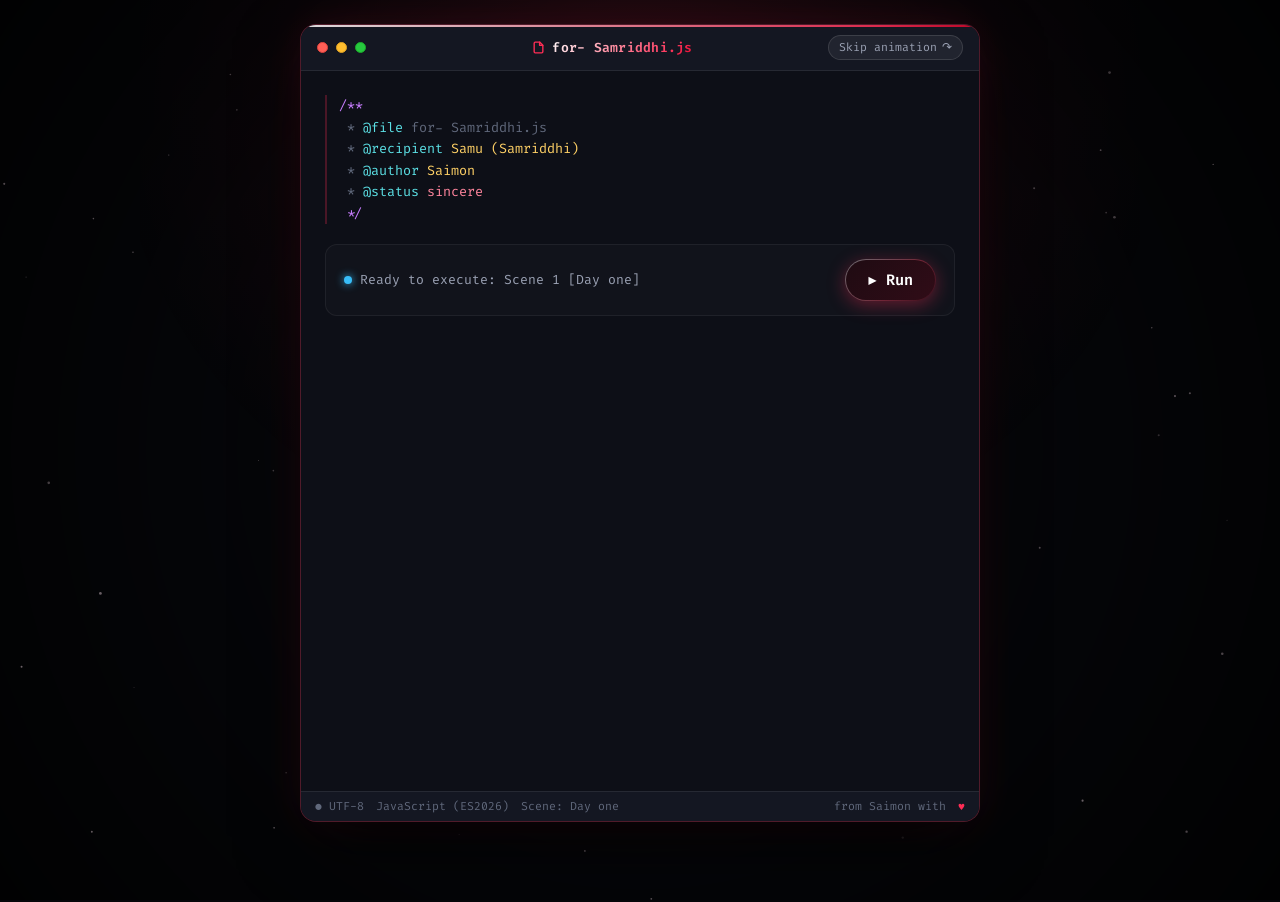
==== index.html @ 6ee7c0ca "Add romantic animated confession for-her.html" ====
<!DOCTYPE html>
<html lang="en">
<head>
  <meta charset="UTF-8">
  <meta name="viewport" content="width=device-width, initial-scale=1.0, maximum-scale=5.0, viewport-fit=cover">
  <title>for- Samriddhi.js</title>
  
  <!-- =========================================================================
       EDITABLE CONFIGURATION FOR SAIMON
       Change your details, contact links, or notes below. Placeholders stay intact!
       ========================================================================= -->
  <script>
    window.CONFIG = {
      // Titles and recipient details
      recipientNickname: "Samu",
      recipientFullName: "Samriddhi",
      windowTitle: "for- Samriddhi.js",
      senderSignature: "Saimon (your twin )",

      // Optional direct contact links (leave empty "" for simple clipboard copy)
      // Example WhatsApp: "97798XXXXXXXX"
      // Example SMS / Phone: "+97798XXXXXXXX"
      // Example Email: "saimon@example.com"
      whatsappNumber: "", 
      smsNumber: "",
      emailAddress: "",

      // Customizable text placeholder for her reply box
      replyPlaceholder: "Take all the time you need, Samu... reply in your own words.",

      // Typing animation speed (milliseconds per character)
      typingSpeedMs: 40,

      // Initial comment in Scene 1
      initialComment: "// I’ve wanted to tell you this since day one.",

      // Special confession banner text
      confessionLine: "“I wanna be your man”"
    };
  </script>

  <!-- Google Fonts with clean system fallbacks -->
  <link rel="preconnect" href="https://fonts.googleapis.com">
  <link rel="preconnect" href="https://fonts.gstatic.com" crossorigin>
  <link href="https://fonts.googleapis.com/css2?family=Fira+Code:wght@400;500;600&family=Plus+Jakarta+Sans:ital,wght@0,300;0,400;0,500;0,600;0,700;1,400&family=Playfair+Display:ital,wght@0,600;1,400;1,600&display=swap" rel="stylesheet">

  <style>
    /* CSS Variables & Theme Setup */
    :root {
      --bg-black: #06070a;
      --window-bg: #0d0f17;
      --window-border: rgba(255, 60, 90, 0.28);
      --window-header-bg: #141722;
      --window-header-border: rgba(255, 255, 255, 0.08);

      --red-primary: #ff2d55;
      --red-bright: #ff3b68;
      --red-deep: #c40828;
      --red-soft: rgba(255, 45, 85, 0.16);
      --red-glow: rgba(255, 45, 85, 0.55);

      /* Red and White Accent Gradient */
      --gradient-accent: linear-gradient(135deg, #ffffff 0%, #ff8da1 45%, #ff2d55 85%, #d90429 100%);
      --gradient-border: linear-gradient(135deg, rgba(255, 255, 255, 0.5) 0%, rgba(255, 60, 90, 0.5) 60%, rgba(180, 0, 30, 0.3) 100%);

      --text-main: #f3f5f9;
      --text-muted: #9aa1b3;
      --text-dim: #60687b;
      --text-code-cyan: #5ce1e6;
      --text-code-purple: #c77dff;
      --text-code-yellow: #ffd166;

      --font-mono: "Fira Code", SFMono-Regular, Menlo, Monaco, Consolas, "Courier New", monospace;
      --font-body: "Plus Jakarta Sans", -apple-system, BlinkMacSystemFont, "Segoe UI", Roboto, sans-serif;
      --font-serif: "Playfair Display", Georgia, "Times New Roman", serif;

      --shadow-window: 0 25px 70px -10px rgba(0, 0, 0, 0.9), 0 0 45px -10px rgba(255, 45, 85, 0.22);
      --ease-smooth: cubic-bezier(0.16, 1, 0.3, 1);
    }

    *, *::before, *::after {
      box-sizing: border-box;
      margin: 0;
      padding: 0;
      -webkit-tap-highlight-color: transparent;
    }

    html, body {
      width: 100%;
      min-height: 100%;
      background-color: var(--bg-black);
      color: var(--text-main);
      font-family: var(--font-body);
      font-size: 16px;
      line-height: 1.65;
      overflow-x: hidden;
    }

    body {
      display: flex;
      flex-direction: column;
      align-items: center;
      justify-content: flex-start;
      padding: 24px 16px 80px;
      position: relative;
    }

    /* Ambient Background Effects */
    .ambient-glow {
      position: fixed;
      top: 0;
      left: 50%;
      transform: translateX(-50%);
      width: 1000px;
      max-width: 140vw;
      height: 550px;
      background: radial-gradient(ellipse at 50% 20%, rgba(255, 45, 85, 0.16) 0%, rgba(255, 45, 85, 0.04) 50%, transparent 75%);
      pointer-events: none;
      z-index: 0;
    }

    .ambient-vignette {
      position: fixed;
      inset: 0;
      background: radial-gradient(circle at center, transparent 40%, rgba(0, 0, 0, 0.75) 100%);
      pointer-events: none;
      z-index: 0;
    }

    #bg-stars {
      position: fixed;
      inset: 0;
      width: 100%;
      height: 100%;
      pointer-events: none;
      z-index: 0;
      opacity: 0.6;
    }

    .app-container {
      position: relative;
      z-index: 1;
      width: 100%;
      max-width: 680px;
      margin: 0 auto;
    }

    /* Window / Editor Container */
    .ide-window {
      background: var(--window-bg);
      border-radius: 16px;
      border: 1px solid var(--window-border);
      box-shadow: var(--shadow-window);
      backdrop-filter: blur(16px);
      -webkit-backdrop-filter: blur(16px);
      overflow: hidden;
      position: relative;
    }

    .ide-window::before {
      content: "";
      position: absolute;
      top: 0;
      left: 0;
      right: 0;
      height: 2px;
      background: var(--gradient-accent);
      opacity: 0.85;
      z-index: 10;
    }

    /* Window Header / Title Bar */
    .window-header {
      background: var(--window-header-bg);
      border-bottom: 1px solid var(--window-header-border);
      height: 46px;
      display: flex;
      align-items: center;
      justify-content: space-between;
      padding: 0 16px;
      user-select: none;
    }

    .window-controls {
      display: flex;
      align-items: center;
      gap: 8px;
      width: 80px;
    }

    .mac-dot {
      width: 11px;
      height: 11px;
      border-radius: 50%;
      display: inline-block;
    }
    .mac-dot.close { background-color: #ff5f56; border: 1px solid #e0443e; }
    .mac-dot.min   { background-color: #ffbd2e; border: 1px solid #dea123; }
    .mac-dot.max   { background-color: #27c93f; border: 1px solid #1aab29; }

    .window-title-wrap {
      display: flex;
      align-items: center;
      gap: 7px;
      font-family: var(--font-mono);
      font-size: 0.82rem;
      font-weight: 500;
      letter-spacing: 0.02em;
      white-space: nowrap;
      overflow: hidden;
      text-overflow: ellipsis;
    }

    .file-icon {
      color: var(--red-primary);
      font-size: 0.9rem;
      display: inline-flex;
      align-items: center;
    }

    .window-title {
      background: var(--gradient-accent);
      -webkit-background-clip: text;
      -webkit-text-fill-color: transparent;
      font-weight: 600;
    }

    .window-actions {
      display: flex;
      align-items: center;
      gap: 8px;
    }

    .btn-skip {
      background: rgba(255, 255, 255, 0.06);
      border: 1px solid rgba(255, 255, 255, 0.12);
      color: var(--text-muted);
      font-family: var(--font-mono);
      font-size: 0.72rem;
      padding: 4px 10px;
      border-radius: 20px;
      cursor: pointer;
      display: inline-flex;
      align-items: center;
      gap: 5px;
      transition: all 0.25s ease;
      outline: none;
    }

    .btn-skip:hover {
      background: rgba(255, 45, 85, 0.15);
      border-color: rgba(255, 45, 85, 0.4);
      color: #ffffff;
      box-shadow: 0 0 12px rgba(255, 45, 85, 0.3);
    }

    .window-body {
      padding: 24px 24px 32px;
      position: relative;
    }

    @media (max-width: 500px) {
      .window-body {
        padding: 18px 16px 26px;
      }
    }

    /* Code Header Comments */
    .code-comment-block {
      font-family: var(--font-mono);
      font-size: 0.84rem;
      color: var(--text-dim);
      margin-bottom: 20px;
      line-height: 1.6;
      border-left: 2px solid rgba(255, 45, 85, 0.25);
      padding-left: 12px;
    }

    .code-comment-block .keyword { color: var(--text-code-purple); }
    .code-comment-block .param { color: var(--text-code-cyan); }
    .code-comment-block .val { color: var(--text-code-yellow); }

    /* Scene 1: Initial Run Bar */
    .run-bar-container {
      display: flex;
      align-items: center;
      justify-content: space-between;
      gap: 16px;
      padding: 14px 18px;
      background: rgba(255, 255, 255, 0.02);
      border: 1px solid rgba(255, 255, 255, 0.06);
      border-radius: 12px;
      margin-bottom: 24px;
      transition: all 0.4s ease;
    }

    .run-bar-info {
      font-family: var(--font-mono);
      font-size: 0.82rem;
      color: var(--text-muted);
      display: flex;
      align-items: center;
      gap: 8px;
    }

    .status-indicator {
      width: 8px;
      height: 8px;
      border-radius: 50%;
      background: #38bdf8;
      box-shadow: 0 0 8px #38bdf8;
    }

    .btn-run {
      position: relative;
      background: linear-gradient(135deg, #1f0b12 0%, #300c17 100%);
      color: #ffffff;
      font-family: var(--font-mono);
      font-size: 0.95rem;
      font-weight: 600;
      padding: 10px 22px;
      border-radius: 30px;
      border: 1px solid transparent;
      background-clip: padding-box;
      cursor: pointer;
      display: inline-flex;
      align-items: center;
      gap: 9px;
      box-shadow: 0 4px 18px rgba(255, 45, 85, 0.35);
      transition: all 0.3s ease;
      outline: none;
    }

    .btn-run::after {
      content: "";
      position: absolute;
      inset: -1px;
      border-radius: 30px;
      background: var(--gradient-border);
      z-index: -1;
      opacity: 0.8;
      transition: opacity 0.3s ease;
    }

    .btn-run:hover {
      transform: translateY(-2px) scale(1.02);
      box-shadow: 0 6px 24px rgba(255, 45, 85, 0.5), 0 0 15px rgba(255, 255, 255, 0.4);
    }

    .btn-run:active {
      transform: translateY(1px) scale(0.98);
    }

    .typing-terminal-line {
      min-height: 38px;
      display: flex;
      align-items: center;
      font-family: var(--font-mono);
      font-size: 0.95rem;
      margin-bottom: 20px;
      padding: 8px 14px;
      background: rgba(0, 0, 0, 0.35);
      border-radius: 8px;
      border: 1px dashed rgba(255, 255, 255, 0.08);
      color: #ff859d;
      word-break: break-word;
    }

    .prompt-symbol {
      color: var(--red-primary);
      margin-right: 10px;
      user-select: none;
      font-weight: 700;
    }

    .typed-text {
      color: #ff9fb2;
      font-weight: 500;
    }

    .blinking-cursor {
      display: inline-block;
      width: 8px;
      height: 1.15em;
      background: #ffffff;
      margin-left: 3px;
      vertical-align: middle;
      border-radius: 1px;
      box-shadow: 0 0 8px #ffffff, 0 0 14px var(--red-primary);
      animation: blink 0.9s infinite step-start;
    }

    @keyframes blink {
      0%, 100% { opacity: 1; }
      50% { opacity: 0; }
    }

    /* Canvas Stage Area */
    .canvas-stage-wrapper {
      position: relative;
      width: 100%;
      display: flex;
      flex-direction: column;
      align-items: center;
      justify-content: center;
      margin: 6px 0 24px;
      min-height: 300px;
    }

    #heart-canvas {
      display: block;
      max-width: 100%;
      height: auto;
      border-radius: 12px;
    }

    .canvas-ambient-halo {
      position: absolute;
      top: 50%;
      left: 50%;
      transform: translate(-50%, -50%);
      width: 280px;
      height: 280px;
      background: radial-gradient(circle, rgba(255, 30, 70, 0.22) 0%, rgba(255, 30, 70, 0.06) 50%, transparent 70%);
      border-radius: 50%;
      pointer-events: none;
      z-index: 0;
      opacity: 0;
      transition: opacity 1.2s ease, transform 0.4s ease;
    }
    .canvas-ambient-halo.active {
      opacity: 1;
    }

    /* Confession Line Highlight */
    .confession-highlight-wrapper {
      margin-top: 4px;
      margin-bottom: 24px;
      text-align: center;
      opacity: 0;
      transform: translateY(14px) scale(0.96);
      transition: opacity 1s var(--ease-smooth), transform 1s var(--ease-smooth);
      pointer-events: none;
    }

    .confession-highlight-wrapper.visible {
      opacity: 1;
      transform: translateY(0) scale(1);
      pointer-events: auto;
    }

    .confession-highlight-text {
      font-family: var(--font-serif);
      font-size: 1.85rem;
      font-style: italic;
      font-weight: 600;
      letter-spacing: 0.02em;
      line-height: 1.3;
      background: var(--gradient-accent);
      -webkit-background-clip: text;
      -webkit-text-fill-color: transparent;
      text-shadow: 0 0 25px rgba(255, 45, 85, 0.45);
      position: relative;
      display: inline-block;
      padding: 4px 16px;
    }

    @media (max-width: 480px) {
      .confession-highlight-text {
        font-size: 1.45rem;
      }
    }

    .confession-highlight-sub {
      font-family: var(--font-mono);
      font-size: 0.76rem;
      color: var(--text-dim);
      letter-spacing: 0.08em;
      text-transform: uppercase;
      margin-top: 4px;
    }

    /* Letter Document Section */
    .letter-container {
      display: flex;
      flex-direction: column;
      gap: 18px;
      position: relative;
    }

    .letter-paragraph {
      opacity: 0;
      transform: translateY(16px);
      transition: opacity 0.8s ease, transform 0.8s var(--ease-smooth);
      display: none;
      font-size: 1.05rem;
      line-height: 1.82;
      color: #e4e7ef;
      background: rgba(255, 255, 255, 0.018);
      border-left: 2px solid rgba(255, 255, 255, 0.12);
      padding: 16px 20px;
      border-radius: 0 10px 10px 0;
      position: relative;
    }

    .letter-paragraph.apology-accent {
      border-left-color: rgba(255, 75, 110, 0.8);
      background: linear-gradient(90deg, rgba(255, 45, 85, 0.06) 0%, rgba(255, 255, 255, 0.01) 100%);
    }

    .letter-paragraph.visible {
      opacity: 1;
      transform: translateY(0);
      display: block;
    }

    .greeting-text {
      font-family: var(--font-serif);
      font-size: 1.35rem;
      font-weight: 600;
      color: #ffffff;
      margin-bottom: 10px;
      display: block;
      letter-spacing: 0.01em;
    }

    .highlight-lead {
      color: #ffffff;
      font-weight: 500;
    }

    .signature-block {
      margin-top: 10px;
      padding-top: 14px;
      font-family: var(--font-serif);
      font-size: 1.25rem;
      font-style: italic;
      color: #ffffff;
      text-align: right;
    }

    .signature-badge {
      font-family: var(--font-mono);
      font-size: 0.8rem;
      font-style: normal;
      color: #ff758f;
      display: block;
      margin-top: 4px;
      letter-spacing: 0.04em;
    }

    /* Buttons */
    .action-button-row {
      display: flex;
      justify-content: center;
      margin: 12px 0 8px;
    }

    .btn-keep-reading {
      background: rgba(255, 255, 255, 0.05);
      border: 1px solid rgba(255, 255, 255, 0.16);
      color: #ffffff;
      font-family: var(--font-body);
      font-size: 0.92rem;
      font-weight: 500;
      padding: 10px 24px;
      border-radius: 25px;
      cursor: pointer;
      display: inline-flex;
      align-items: center;
      gap: 8px;
      transition: all 0.3s ease;
      outline: none;
      box-shadow: 0 4px 14px rgba(0, 0, 0, 0.4);
    }

    .btn-keep-reading:hover {
      background: rgba(255, 45, 85, 0.18);
      border-color: rgba(255, 75, 110, 0.55);
      color: #ffffff;
      transform: translateY(-2px);
      box-shadow: 0 6px 20px rgba(255, 45, 85, 0.35);
    }

    /* Final Response Box */
    .response-section {
      margin-top: 36px;
      padding: 22px;
      background: rgba(18, 21, 30, 0.85);
      border: 1px solid rgba(255, 60, 90, 0.2);
      border-radius: 14px;
      display: none;
      opacity: 0;
      transform: translateY(18px);
      transition: opacity 0.8s ease, transform 0.8s var(--ease-smooth);
    }

    .response-section.visible {
      display: block;
      opacity: 1;
      transform: translateY(0);
    }

    .response-header {
      display: flex;
      align-items: center;
      justify-content: space-between;
      margin-bottom: 12px;
    }

    .response-label {
      font-family: var(--font-mono);
      font-size: 0.82rem;
      color: #ff859d;
      display: flex;
      align-items: center;
      gap: 6px;
    }

    .response-hint {
      font-size: 0.78rem;
      color: var(--text-dim);
    }

    .reply-textarea {
      width: 100%;
      min-height: 100px;
      background: rgba(9, 11, 17, 0.9);
      border: 1px solid rgba(255, 255, 255, 0.1);
      border-radius: 8px;
      padding: 12px 14px;
      font-family: var(--font-body);
      font-size: 0.95rem;
      color: #ffffff;
      resize: vertical;
      line-height: 1.6;
      outline: none;
      transition: border-color 0.25s ease, box-shadow 0.25s ease;
    }

    .reply-textarea:focus {
      border-color: rgba(255, 45, 85, 0.6);
      box-shadow: 0 0 14px rgba(255, 45, 85, 0.25);
    }

    .reply-controls-row {
      display: flex;
      flex-wrap: wrap;
      align-items: center;
      justify-content: space-between;
      gap: 12px;
      margin-top: 14px;
    }

    .reply-buttons-group {
      display: flex;
      align-items: center;
      gap: 10px;
      flex-wrap: wrap;
    }

    .btn-action-primary {
      background: linear-gradient(135deg, #ff2d55 0%, #c40828 100%);
      color: #ffffff;
      font-family: var(--font-body);
      font-size: 0.88rem;
      font-weight: 600;
      padding: 8px 18px;
      border-radius: 8px;
      border: 1px solid rgba(255, 255, 255, 0.2);
      cursor: pointer;
      display: inline-flex;
      align-items: center;
      gap: 6px;
      transition: all 0.25s ease;
      outline: none;
    }

    .btn-action-primary:hover {
      box-shadow: 0 0 16px rgba(255, 45, 85, 0.5);
      transform: translateY(-1px);
    }

    .btn-action-secondary {
      background: rgba(255, 255, 255, 0.06);
      border: 1px solid rgba(255, 255, 255, 0.14);
      color: var(--text-main);
      font-family: var(--font-body);
      font-size: 0.88rem;
      padding: 8px 16px;
      border-radius: 8px;
      cursor: pointer;
      display: inline-flex;
      align-items: center;
      gap: 6px;
      transition: all 0.25s ease;
      outline: none;
      text-decoration: none;
    }

    .btn-replay {
      background: transparent;
      border: 1px dashed rgba(255, 255, 255, 0.2);
      color: var(--text-muted);
      font-family: var(--font-mono);
      font-size: 0.82rem;
      padding: 8px 16px;
      border-radius: 8px;
      cursor: pointer;
      display: inline-flex;
      align-items: center;
      gap: 6px;
      transition: all 0.25s ease;
      outline: none;
    }

    .btn-replay:hover {
      color: #ffffff;
      border-color: rgba(255, 45, 85, 0.5);
      background: rgba(255, 45, 85, 0.08);
    }

    .toast-msg {
      margin-top: 10px;
      font-size: 0.82rem;
      color: #38ef7d;
      font-family: var(--font-mono);
      display: none;
      align-items: center;
      gap: 6px;
    }

    .window-footer {
      background: var(--window-header-bg);
      border-top: 1px solid var(--window-header-border);
      height: 30px;
      display: flex;
      align-items: center;
      justify-content: space-between;
      padding: 0 14px;
      font-family: var(--font-mono);
      font-size: 0.72rem;
      color: var(--text-dim);
      user-select: none;
    }

    .footer-tags {
      display: flex;
      align-items: center;
      gap: 12px;
    }

    .heart-icon-mini {
      color: var(--red-primary);
      display: inline-block;
    }

    @media (prefers-reduced-motion: reduce) {
      *, *::before, *::after {
        animation-duration: 0.01ms !important;
        transition-duration: 0.01ms !important;
      }
      .ambient-glow, #bg-stars { display: none !important; }
    }
  </style>
</head>
<body>

  <div class="ambient-glow"></div>
  <div class="ambient-vignette"></div>
  <canvas id="bg-stars"></canvas>

  <div class="app-container">
    <div class="ide-window" id="main-window">
      
      <header class="window-header">
        <div class="window-controls">
          <span class="mac-dot close"></span>
          <span class="mac-dot min"></span>
          <span class="mac-dot max"></span>
        </div>

        <div class="window-title-wrap">
          <span class="file-icon">
            <svg width="13" height="13" viewBox="0 0 24 24" fill="none" stroke="currentColor" stroke-width="2.5" stroke-linecap="round" stroke-linejoin="round">
              <path d="M14 2H6a2 2 0 0 0-2 2v16a2 2 0 0 0 2 2h12a2 2 0 0 0 2-2V8z"></path>
              <polyline points="14 2 14 8 20 8"></polyline>
            </svg>
          </span>
          <span class="window-title" id="lbl-window-title">for- Samriddhi.js</span>
        </div>

        <div class="window-actions">
          <button class="btn-skip" id="btn-skip" title="Skip animation and show full letter">
            <span>Skip animation</span>
            <span>↷</span>
          </button>
        </div>
      </header>

      <div class="window-body">

        <div class="code-comment-block">
          <div><span class="keyword">/**</span></div>
          <div>&nbsp;* <span class="param">@file</span> <span id="code-file-name">for- Samriddhi.js</span></div>
          <div>&nbsp;* <span class="param">@recipient</span> <span class="val" id="code-recipient">Samu (Samriddhi)</span></div>
          <div>&nbsp;* <span class="param">@author</span> <span class="val" id="code-author">Saimon</span></div>
          <div>&nbsp;* <span class="param">@status</span> <span style="color:#ff859d;">sincere</span></div>
          <div>&nbsp;<span class="keyword">*/</span></div>
        </div>

        <div class="run-bar-container" id="run-bar">
          <div class="run-bar-info">
            <span class="status-indicator" id="status-indicator"></span>
            <span id="run-bar-status-text">Ready to execute: Scene 1 [Day one]</span>
          </div>
          <button class="btn-run" id="btn-run">
            <span>▶</span>
            <span>Run</span>
          </button>
        </div>

        <div class="typing-terminal-line" id="terminal-line" style="display: none;">
          <span class="prompt-symbol">&gt;</span>
          <span class="typed-text" id="typed-text"></span>
          <span class="blinking-cursor" id="blinking-cursor"></span>
        </div>

        <!-- Canvas Stage Area (High-res, Silky Smooth Glowing Line-Art Heart) -->
        <div class="canvas-stage-wrapper">
          <div class="canvas-ambient-halo" id="canvas-halo"></div>
          <canvas id="heart-canvas" width="400" height="300"></canvas>
        </div>

        <!-- Confession Highlight -->
        <div class="confession-highlight-wrapper" id="confession-highlight">
          <div class="confession-highlight-text" id="confession-text">“I wanna be your man”</div>
          <div class="confession-highlight-sub">// what my heart has held since day one</div>
        </div>

        <!-- The Letter Sections -->
        <div class="letter-container">

          <!-- Scene 2: Paragraph 1 -->
          <article class="letter-paragraph" id="p1">
            <span class="greeting-text">Huhu Samu,</span>
            <p>
              I’ve liked you since day one. I still remember the day before our birthday and because i was seeingyou from before i really had a crush on you . Somewhere along the way, you became the person I wanted to tell every little thing to.
            </p>
          </article>

          <div class="action-button-row" id="row-btn-p1" style="display: none;">
            <button class="btn-keep-reading" id="btn-keep-reading-1">
              <span>Keep reading</span>
              <span>▾</span>
            </button>
          </div>

          <!-- Scene 2: Paragraph 2 (The Apology) -->
          <article class="letter-paragraph apology-accent" id="p2">
            <p>
              I’m sorry I hurt you, especially when I try to be so good but mess up hurting you and make you feel controlled. And I’m sorry it happened more than once. You deserved more care from me. I want to show you I can change for you and be how you wanted .
            </p>
          </article>

          <div class="action-button-row" id="row-btn-p2" style="display: none;">
            <button class="btn-keep-reading" id="btn-keep-reading-2">
              <span>Keep reading</span>
              <span>▾</span>
            </button>
          </div>

          <!-- Scene 3: Paragraph 3 -->
          <article class="letter-paragraph" id="p3">
            <p>
              I like you so much. I wanna be the kind of man you’d want by your side. Someone who listens to you, keeps his word, and remembers the little things that make you happy. I want to be there for the days you’re excited to tell me about and the ones where you just want someone beside you. I’d love to have a lot of those ordinary days with you.
            </p>
          </article>

          <!-- Scene 3: Paragraph 4 -->
          <article class="letter-paragraph" id="p4">
            <p class="highlight-lead" style="font-size: 1.1rem; color: #ffffff;">
              I wanna be the man who will always make you feel loved, cared and happy
            </p>
          </article>

          <!-- Scene 3: Paragraph 5 & Sign-off -->
          <article class="letter-paragraph" id="p5">
            <p>
              You can take your time. Your friendship matters to me, and I’ll respect whatever you feel.
            </p>
            <div class="signature-block">
              <span id="signature-text">Saimon (your twin )</span>
              <span class="signature-badge">// always here for you</span>
            </div>
          </article>

        </div>

        <!-- Final Response Box -->
        <section class="response-section" id="response-card">
          <div class="response-header">
            <div class="response-label">
              <span>💬</span>
              <span>Reply to Saimon</span>
            </div>
            <div class="response-hint">In your own words</div>
          </div>

          <textarea class="reply-textarea" id="reply-input" placeholder="Take all the time you need, Samu... reply in your own words."></textarea>

          <div class="reply-controls-row">
            <div class="reply-buttons-group">
              <button class="btn-action-primary" id="btn-copy-reply">
                <span>📋</span>
                <span>Copy my response</span>
              </button>

              <a href="#" class="btn-action-secondary" id="btn-wa-reply" style="display: none;" target="_blank" rel="noopener">
                <span>💬</span>
                <span>Send via WhatsApp</span>
              </a>

              <a href="#" class="btn-action-secondary" id="btn-email-reply" style="display: none;">
                <span>✉️</span>
                <span>Send via Email</span>
              </a>
            </div>

            <button class="btn-replay" id="btn-replay">
              <span>↺</span>
              <span>Replay</span>
            </button>
          </div>

          <div class="toast-msg" id="toast-msg">
            <span>✓</span>
            <span>Your reply was copied to clipboard! Send it to Saimon whenever you're ready ❤️</span>
          </div>
        </section>

      </div>

      <footer class="window-footer">
        <div class="footer-tags">
          <span>● UTF-8</span>
          <span>JavaScript (ES2026)</span>
          <span id="footer-scene-tag">Scene: Day one</span>
        </div>
        <div class="footer-tags">
          <span>from Saimon with</span>
          <span class="heart-icon-mini">♥</span>
        </div>
      </footer>

    </div>
  </div>

  <script>
    (function () {
      "use strict";

      const cfg = window.CONFIG || {};
      if (cfg.windowTitle) {
        document.title = cfg.windowTitle;
        const wt = document.getElementById("lbl-window-title");
        if (wt) wt.textContent = cfg.windowTitle;
        const cfn = document.getElementById("code-file-name");
        if (cfn) cfn.textContent = cfg.windowTitle;
      }
      if (cfg.recipientNickname || cfg.recipientFullName) {
        const cr = document.getElementById("code-recipient");
        if (cr) cr.textContent = (cfg.recipientNickname || "Samu") + " (" + (cfg.recipientFullName || "Samriddhi") + ")";
      }
      if (cfg.senderSignature) {
        const st = document.getElementById("signature-text");
        if (st) st.textContent = cfg.senderSignature;
      }
      if (cfg.confessionLine) {
        const ct = document.getElementById("confession-text");
        if (ct) ct.textContent = cfg.confessionLine;
      }
      if (cfg.replyPlaceholder) {
        const ri = document.getElementById("reply-input");
        if (ri) ri.placeholder = cfg.replyPlaceholder;
      }

      const btnWa = document.getElementById("btn-wa-reply");
      const btnEmail = document.getElementById("btn-email-reply");
      if (cfg.whatsappNumber && cfg.whatsappNumber.trim()) btnWa.style.display = "inline-flex";
      if (cfg.emailAddress && cfg.emailAddress.trim()) btnEmail.style.display = "inline-flex";

      const prefersReducedMotion = window.matchMedia("(prefers-reduced-motion: reduce)").matches;

      // =========================================================================
      // BACKGROUND STARS
      // =========================================================================
      const bgCanvas = document.getElementById("bg-stars");
      const bgCtx = bgCanvas ? bgCanvas.getContext("2d") : null;
      let stars = [];

      function initBgStars() {
        if (!bgCanvas || !bgCtx || prefersReducedMotion) return;
        const w = bgCanvas.width = window.innerWidth;
        const h = bgCanvas.height = window.innerHeight;
        stars = [];
        const count = Math.floor((w * h) / 18000);
        for (let i = 0; i < count; i++) {
          stars.push({
            x: Math.random() * w,
            y: Math.random() * h,
            r: Math.random() * 1.2 + 0.3,
            alpha: Math.random() * 0.5 + 0.2,
            speedY: Math.random() * 0.2 + 0.04
          });
        }
      }

      function renderBgStars() {
        if (!bgCtx || prefersReducedMotion) return;
        bgCtx.clearRect(0, 0, bgCanvas.width, bgCanvas.height);
        for (let i = 0; i < stars.length; i++) {
          const s = stars[i];
          s.y -= s.speedY;
          if (s.y < 0) s.y = bgCanvas.height;
          bgCtx.fillStyle = "rgba(255, 230, 240, " + s.alpha + ")";
          bgCtx.beginPath();
          bgCtx.arc(s.x, s.y, s.r, 0, Math.PI * 2);
          bgCtx.fill();
        }
        requestAnimationFrame(renderBgStars);
      }

      window.addEventListener("resize", initBgStars);
      initBgStars();
      renderBgStars();

      // =========================================================================
      // SMOOTH GENERATIVE HEART RENDERING (60/120 FPS CONTINUOUS)
      // =========================================================================
      const heartCanvas = document.getElementById("heart-canvas");
      const ctx = heartCanvas.getContext("2d");
      const canvasHalo = document.getElementById("canvas-halo");

      const baseWidth = 400;
      const baseHeight = 300;
      const dpr = Math.min(window.devicePixelRatio || 1, 2.5);
      heartCanvas.width = baseWidth * dpr;
      heartCanvas.height = baseHeight * dpr;
      heartCanvas.style.width = baseWidth + "px";
      heartCanvas.style.height = baseHeight + "px";
      ctx.scale(dpr, dpr);

      const centerX = baseWidth / 2;
      const centerY = baseHeight / 2 - 4;
      const baseScale = 7.8;

      // Mathematical Parametric Heart Function
      // Returns exact point for parameter t in [0, 2*PI]
      function getHeartCoord(t, scaleMult = 1.0) {
        const s = baseScale * scaleMult;
        const x = 16 * Math.pow(Math.sin(t), 3);
        const y = -(13 * Math.cos(t) - 5 * Math.cos(2 * t) - 2 * Math.cos(3 * t) - Math.cos(4 * t));
        return {
          x: centerX + x * s,
          y: centerY + (y - 2.54) * s
        };
      }

      // Pre-sample 360 points for high resolution
      const NUM_POINTS = 360;
      const perimeterPoints = [];
      for (let i = 0; i <= NUM_POINTS; i++) {
        const t = (Math.PI * 2 * i) / NUM_POINTS;
        perimeterPoints.push(getHeartCoord(t, 1.0));
      }

      // State machine for heart rendering
      const heartState = {
        mode: "IDLE", // IDLE, SCENE_1_POINT, SCENE_1_SWEEP, SCENE_2_BREATHE, SCENE_3_FAN, COMPLETE
        pointProgress: 0,
        sweepProgress: 0,
        fanProgress: 0,
        pulseStartTime: null,
        sparks: [],
        animStartTime: null
      };

      function createSpark() {
        const angle = Math.random() * Math.PI * 2;
        const dist = Math.random() * 30 + 15;
        return {
          x: centerX + Math.cos(angle) * dist,
          y: centerY + Math.sin(angle) * dist,
          vx: (Math.random() - 0.5) * 1.0,
          vy: -(Math.random() * 1.6 + 0.6),
          r: Math.random() * 1.8 + 0.6,
          alpha: 1.0,
          decay: Math.random() * 0.012 + 0.006,
          isWhite: Math.random() > 0.6
        };
      }

      // Smooth double-pulse analytical heartbeat function
      function getHeartbeatScale(elapsedSeconds) {
        if (elapsedSeconds < 0 || elapsedSeconds > 1.4) return 1.0;
        // Two smooth Gaussian waves for organic "lub-dub"
        const p1 = Math.exp(-Math.pow((elapsedSeconds - 0.22) / 0.11, 2)) * 0.10;
        const p2 = Math.exp(-Math.pow((elapsedSeconds - 0.68) / 0.14, 2)) * 0.15;
        return 1.0 + p1 + p2;
      }

      function renderHeartCanvas(now) {
        if (!heartState.animStartTime) heartState.animStartTime = now;
        const totalTime = (now - heartState.animStartTime) / 1000;

        ctx.clearRect(0, 0, baseWidth, baseHeight);

        // Calculate continuous scale
        let currentScale = 1.0;

        if (heartState.pulseStartTime) {
          const pulseElapsed = (now - heartState.pulseStartTime) / 1000;
          currentScale = getHeartbeatScale(pulseElapsed);
        } else if (heartState.mode === "SCENE_2_BREATHE" || heartState.mode === "COMPLETE") {
          // Continuous serene breathing (period ~3s)
          currentScale = 1.0 + Math.sin(totalTime * 2.1) * 0.022;
        }

        ctx.save();
        ctx.translate(centerX, centerY);
        ctx.scale(currentScale, currentScale);
        ctx.translate(-centerX, -centerY);

        // 1. Central Core Glowing Beacon
        if (heartState.pointProgress > 0) {
          const glowP = heartState.pointProgress;
          const coreR = (16 + Math.sin(totalTime * 3) * 3) * glowP;
          const grad = ctx.createRadialGradient(centerX, centerY, 0, centerX, centerY, Math.max(coreR, 1));
          grad.addColorStop(0, "rgba(255, 255, 255, " + (0.95 * glowP) + ")");
          grad.addColorStop(0.25, "rgba(255, 80, 120, " + (0.85 * glowP) + ")");
          grad.addColorStop(0.65, "rgba(255, 30, 70, " + (0.35 * glowP) + ")");
          grad.addColorStop(1, "rgba(255, 20, 60, 0)");

          ctx.fillStyle = grad;
          ctx.beginPath();
          ctx.arc(centerX, centerY, Math.max(coreR, 1), 0, Math.PI * 2);
          ctx.fill();

          ctx.fillStyle = "rgba(255, 255, 255, " + (0.9 * glowP) + ")";
          ctx.beginPath();
          ctx.arc(centerX, centerY, 2.5, 0, Math.PI * 2);
          ctx.fill();
        }

        // 2. Harmonic Concentric Shells (Fills entire heart with soft light without weird holes)
        const shellCount = heartState.fanProgress > 0 ? 12 : (heartState.sweepProgress > 0 ? 6 : 0);
        if (shellCount > 0) {
          const maxShellProgress = Math.max(heartState.sweepProgress, heartState.fanProgress);
          for (let s = 1; s <= shellCount; s++) {
            const shellFraction = s / shellCount;
            if (shellFraction > maxShellProgress) continue;

            const shellScale = 0.18 + shellFraction * 0.82;
            const shellAlpha = (0.04 + (1 - shellFraction) * 0.14) * (heartState.fanProgress > 0 ? 1.0 : 0.6);

            ctx.save();
            ctx.lineWidth = 0.75;
            ctx.strokeStyle = (s % 3 === 0)
              ? "rgba(255, 240, 245, " + (shellAlpha * 1.5) + ")"
              : "rgba(255, 45, 85, " + shellAlpha + ")";

            ctx.beginPath();
            const startPt = getHeartCoord(0, shellScale);
            ctx.moveTo(startPt.x, startPt.y);
            const limit = Math.floor(NUM_POINTS * maxShellProgress);
            for (let i = 1; i <= limit; i++) {
              const pt = getHeartCoord((Math.PI * 2 * i) / NUM_POINTS, shellScale);
              ctx.lineTo(pt.x, pt.y);
            }
            if (maxShellProgress >= 1.0) ctx.closePath();
            ctx.stroke();
            ctx.restore();
          }
        }

        // 3. Radiant Silk Filaments (Flowing curved rays from core to perimeter)
        const activeProgress = Math.max(heartState.sweepProgress, heartState.fanProgress);
        if (activeProgress > 0) {
          const numFilaments = heartState.fanProgress > 0 ? 160 : 72;
          const visibleCount = Math.floor(numFilaments * activeProgress);

          ctx.save();
          ctx.lineWidth = 0.7;
          for (let k = 0; k < visibleCount; k++) {
            const t = (Math.PI * 2 * k) / numFilaments;
            const target = getHeartCoord(t, 1.0);

            // Subtle organic curvature control point (pulls slightly inward)
            const midDist = 0.45;
            const ctrlX = centerX + (target.x - centerX) * midDist + Math.sin(t * 2) * 5;
            const ctrlY = centerY + (target.y - centerY) * midDist;

            const isWhiteAccent = (k % 12 === 0);
            if (isWhiteAccent) {
              ctx.strokeStyle = "rgba(255, 245, 250, " + (heartState.fanProgress > 0 ? 0.5 : 0.25) + ")";
            } else if (k % 2 === 0) {
              ctx.strokeStyle = "rgba(255, 45, 85, " + (heartState.fanProgress > 0 ? 0.35 : 0.18) + ")";
            } else {
              ctx.strokeStyle = "rgba(255, 85, 125, " + (heartState.fanProgress > 0 ? 0.22 : 0.12) + ")";
            }

            ctx.beginPath();
            ctx.moveTo(centerX, centerY);
            ctx.quadraticCurveTo(ctrlX, ctrlY, target.x, target.y);
            ctx.stroke();
          }
          ctx.restore();
        }

        // 4. Outer Perimeter Contour with Smooth Glowing Stroke
        if (activeProgress > 0) {
          ctx.save();
          ctx.lineCap = "round";
          ctx.lineJoin = "round";
          ctx.shadowColor = "#ff1744";
          ctx.shadowBlur = 12;
          ctx.lineWidth = 1.4;
          ctx.strokeStyle = "#ff2d55";

          ctx.beginPath();
          ctx.moveTo(perimeterPoints[0].x, perimeterPoints[0].y);
          const limitIdx = Math.floor(NUM_POINTS * activeProgress);
          for (let i = 1; i <= limitIdx; i++) {
            ctx.lineTo(perimeterPoints[i].x, perimeterPoints[i].y);
          }
          if (activeProgress >= 1.0) ctx.closePath();
          ctx.stroke();

          // Continuous lead spark along the pen tip during sweep
          if (activeProgress < 1.0 && limitIdx < perimeterPoints.length) {
            const leadPt = perimeterPoints[limitIdx];
            ctx.fillStyle = "#ffffff";
            ctx.shadowColor = "#ffffff";
            ctx.shadowBlur = 10;
            ctx.beginPath();
            ctx.arc(leadPt.x, leadPt.y, 2.8, 0, Math.PI * 2);
            ctx.fill();
          }
          ctx.restore();
        }

        // 5. Drifting Sparks Rendering
        if (heartState.sparks.length > 0) {
          for (let i = heartState.sparks.length - 1; i >= 0; i--) {
            const sp = heartState.sparks[i];
            sp.x += sp.vx + Math.sin(totalTime * 3 + i) * 0.4;
            sp.y += sp.vy;
            sp.alpha -= sp.decay;

            if (sp.alpha <= 0 || sp.y < 0) {
              heartState.sparks.splice(i, 1);
              continue;
            }

            ctx.save();
            ctx.shadowColor = sp.isWhite ? "#ffffff" : "#ff2d55";
            ctx.shadowBlur = 6;
            ctx.fillStyle = sp.isWhite
              ? "rgba(255, 255, 255, " + sp.alpha + ")"
              : "rgba(255, 60, 95, " + sp.alpha + ")";
            ctx.beginPath();
            ctx.arc(sp.x, sp.y, sp.r, 0, Math.PI * 2);
            ctx.fill();
            ctx.restore();
          }
        }

        // Ambient sparks in complete mode
        if (heartState.mode === "COMPLETE" && !prefersReducedMotion) {
          if (Math.random() < 0.14 && heartState.sparks.length < 28) {
            heartState.sparks.push(createSpark());
          }
        }

        ctx.restore();
        requestAnimationFrame(renderHeartCanvas);
      }

      requestAnimationFrame(renderHeartCanvas);

      // =========================================================================
      // SCENE SEQUENCING (60 FPS CONTINUOUS ANIMATION)
      // =========================================================================
      const runBar = document.getElementById("run-bar");
      const btnRun = document.getElementById("btn-run");
      const terminalLine = document.getElementById("terminal-line");
      const typedText = document.getElementById("typed-text");
      const footerSceneTag = document.getElementById("footer-scene-tag");
      const statusIndicator = document.getElementById("status-indicator");
      const runBarStatusText = document.getElementById("run-bar-status-text");

      const p1 = document.getElementById("p1");
      const rowBtnP1 = document.getElementById("row-btn-p1");
      const btnKeepReading1 = document.getElementById("btn-keep-reading-1");

      const p2 = document.getElementById("p2");
      const rowBtnP2 = document.getElementById("row-btn-p2");
      const btnKeepReading2 = document.getElementById("btn-keep-reading-2");

      const p3 = document.getElementById("p3");
      const p4 = document.getElementById("p4");
      const p5 = document.getElementById("p5");
      const confessionHighlight = document.getElementById("confession-highlight");
      const responseCard = document.getElementById("response-card");
      const btnSkip = document.getElementById("btn-skip");
      const btnReplay = document.getElementById("btn-replay");

      let activeTimers = [];
      function addTimeout(fn, delay) {
        const id = setTimeout(fn, delay);
        activeTimers.push(id);
        return id;
      }
      function clearAllTimers() {
        activeTimers.forEach(id => clearTimeout(id));
        activeTimers = [];
      }

      function typeWriter(text, element, speed, callback) {
        let index = 0;
        element.textContent = "";
        function step() {
          if (index < text.length) {
            element.textContent += text.charAt(index);
            index++;
            addTimeout(step, speed);
          } else {
            if (callback) callback();
          }
        }
        step();
      }

      // SCENE 1: DAY ONE
      function startScene1() {
        runBar.style.opacity = "0.7";
        btnRun.disabled = true;
        btnRun.style.pointerEvents = "none";
        statusIndicator.style.background = "#ff2d55";
        statusIndicator.style.boxShadow = "0 0 10px #ff2d55";
        runBarStatusText.textContent = "Compiling confession...";
        terminalLine.style.display = "flex";

        const textToType = cfg.initialComment || "// I’ve wanted to tell you this since day one.";
        const typeSpeed = prefersReducedMotion ? 5 : (cfg.typingSpeedMs || 40);

        typeWriter(textToType, typedText, typeSpeed, function () {
          // Point lights up smoothly via rAF
          heartState.mode = "SCENE_1_POINT";
          canvasHalo.classList.add("active");

          const pointDuration = 650;
          const pointStart = performance.now();
          function animPoint(now) {
            const p = Math.min((now - pointStart) / pointDuration, 1.0);
            heartState.pointProgress = p;
            if (p < 1.0) {
              requestAnimationFrame(animPoint);
            } else {
              startSmoothSweep();
            }
          }
          requestAnimationFrame(animPoint);
        });
      }

      // Smooth 60fps continuous sweep
      function startSmoothSweep() {
        heartState.mode = "SCENE_1_SWEEP";
        const sweepDuration = prefersReducedMotion ? 400 : 3000;
        const sweepStart = performance.now();

        function stepSweep(now) {
          const p = Math.min((now - sweepStart) / sweepDuration, 1.0);
          heartState.sweepProgress = p;
          if (p < 1.0) {
            requestAnimationFrame(stepSweep);
          } else {
            addTimeout(transitionToScene2, 500);
          }
        }
        requestAnimationFrame(stepSweep);
      }

      // SCENE 2: THE APOLOGY
      function transitionToScene2() {
        footerSceneTag.textContent = "Scene: The apology";
        runBarStatusText.textContent = "Scene 2: Sincere apology";
        heartState.mode = "SCENE_2_BREATHE";

        p1.classList.add("visible");
        addTimeout(function () {
          rowBtnP1.style.display = "flex";
          p1.scrollIntoView({ behavior: "smooth", block: "nearest" });
        }, prefersReducedMotion ? 50 : 700);
      }

      btnKeepReading1.addEventListener("click", function () {
        rowBtnP1.style.display = "none";
        p2.classList.add("visible");
        addTimeout(function () {
          rowBtnP2.style.display = "flex";
          p2.scrollIntoView({ behavior: "smooth", block: "nearest" });
        }, prefersReducedMotion ? 50 : 700);
      });

      btnKeepReading2.addEventListener("click", function () {
        rowBtnP2.style.display = "none";
        startScene3();
      });

      // SCENE 3: THE CONFESSION
      function startScene3() {
        footerSceneTag.textContent = "Scene: The confession";
        runBarStatusText.textContent = "Scene 3: Confession";
        heartState.mode = "SCENE_3_FAN";

        const fanDuration = prefersReducedMotion ? 300 : 1600;
        const fanStart = performance.now();

        function stepFan(now) {
          const p = Math.min((now - fanStart) / fanDuration, 1.0);
          heartState.fanProgress = p;
          if (p < 1.0) {
            requestAnimationFrame(stepFan);
          } else {
            triggerHeartPulses();
          }
        }
        requestAnimationFrame(stepFan);
      }

      function triggerHeartPulses() {
        heartState.pulseStartTime = performance.now();

        // Spawn drifting sparks
        for (let i = 0; i < 35; i++) {
          heartState.sparks.push(createSpark());
        }

        canvasHalo.style.transform = "translate(-50%, -50%) scale(1.22)";

        addTimeout(function () {
          canvasHalo.style.transform = "translate(-50%, -50%) scale(1.0)";
          completeScene3();
        }, 1450);
      }

      function completeScene3() {
        heartState.mode = "COMPLETE";
        heartState.pulseStartTime = null;

        confessionHighlight.classList.add("visible");
        confessionHighlight.scrollIntoView({ behavior: "smooth", block: "center" });

        addTimeout(function () {
          p3.classList.add("visible");
          addTimeout(function () {
            p4.classList.add("visible");
            addTimeout(function () {
              p5.classList.add("visible");
              addTimeout(function () {
                responseCard.classList.add("visible");
                runBarStatusText.textContent = "Confession complete ❤️";
                footerSceneTag.textContent = "Status: Spoken from the heart";
              }, 500);
            }, 550);
          }, 550);
        }, 500);
      }

      // SKIP & REPLAY
      function skipAnimation() {
        clearAllTimers();
        heartState.mode = "COMPLETE";
        heartState.pointProgress = 1.0;
        heartState.sweepProgress = 1.0;
        heartState.fanProgress = 1.0;
        heartState.pulseStartTime = null;
        canvasHalo.classList.add("active");

        terminalLine.style.display = "flex";
        typedText.textContent = cfg.initialComment || "// I’ve wanted to tell you this since day one.";

        rowBtnP1.style.display = "none";
        rowBtnP2.style.display = "none";

        confessionHighlight.classList.add("visible");
        p1.classList.add("visible");
        p2.classList.add("visible");
        p3.classList.add("visible");
        p4.classList.add("visible");
        p5.classList.add("visible");
        responseCard.classList.add("visible");

        runBar.style.opacity = "0.7";
        btnRun.disabled = true;
        btnRun.style.pointerEvents = "none";
        statusIndicator.style.background = "#ff2d55";
        statusIndicator.style.boxShadow = "0 0 10px #ff2d55";
        runBarStatusText.textContent = "Full letter revealed ❤️";
        footerSceneTag.textContent = "Status: Full confession";

        p1.scrollIntoView({ behavior: "smooth", block: "start" });
      }

      function replayAnimation() {
        clearAllTimers();
        heartState.mode = "IDLE";
        heartState.pointProgress = 0;
        heartState.sweepProgress = 0;
        heartState.fanProgress = 0;
        heartState.pulseStartTime = null;
        heartState.sparks = [];
        canvasHalo.classList.remove("active");

        runBar.style.opacity = "1";
        btnRun.disabled = false;
        btnRun.style.pointerEvents = "auto";
        statusIndicator.style.background = "#38bdf8";
        statusIndicator.style.boxShadow = "0 0 8px #38bdf8";
        runBarStatusText.textContent = "Ready to execute: Scene 1 [Day one]";
        footerSceneTag.textContent = "Scene: Day one";

        terminalLine.style.display = "none";
        typedText.textContent = "";

        confessionHighlight.classList.remove("visible");
        p1.classList.remove("visible");
        p2.classList.remove("visible");
        p3.classList.remove("visible");
        p4.classList.remove("visible");
        p5.classList.remove("visible");
        rowBtnP1.style.display = "none";
        rowBtnP2.style.display = "none";
        responseCard.classList.remove("visible");

        document.getElementById("main-window").scrollIntoView({ behavior: "smooth", block: "start" });
      }

      // REPLY INTERACTIONS
      const replyInput = document.getElementById("reply-input");
      const btnCopyReply = document.getElementById("btn-copy-reply");
      const toastMsg = document.getElementById("toast-msg");

      btnCopyReply.addEventListener("click", function () {
        const text = replyInput.value.trim() || "Huhu Saimon, I read your letter... ❤️";
        if (navigator.clipboard && navigator.clipboard.writeText) {
          navigator.clipboard.writeText(text).then(showToast).catch(fallbackCopy);
        } else {
          fallbackCopy();
        }
        function fallbackCopy() {
          replyInput.select();
          document.execCommand("copy");
          showToast();
        }
        function showToast() {
          toastMsg.style.display = "flex";
          addTimeout(() => { toastMsg.style.display = "none"; }, 5000);
        }
      });

      function updateContactLinks() {
        const text = encodeURIComponent(replyInput.value.trim() || "Huhu Saimon, I read your letter...");
        if (cfg.whatsappNumber && cfg.whatsappNumber.trim()) {
          btnWa.href = "https://wa.me/" + cfg.whatsappNumber.replace(/[^0-9]/g, "") + "?text=" + text;
        }
        if (cfg.emailAddress && cfg.emailAddress.trim()) {
          btnEmail.href = "mailto:" + cfg.emailAddress.trim() + "?subject=" + encodeURIComponent("My reply to your letter") + "&body=" + text;
        }
      }
      replyInput.addEventListener("input", updateContactLinks);
      updateContactLinks();

      btnRun.addEventListener("click", startScene1);
      btnSkip.addEventListener("click", skipAnimation);
      btnReplay.addEventListener("click", replayAnimation);

    })();
  </script>
</body>
</html>
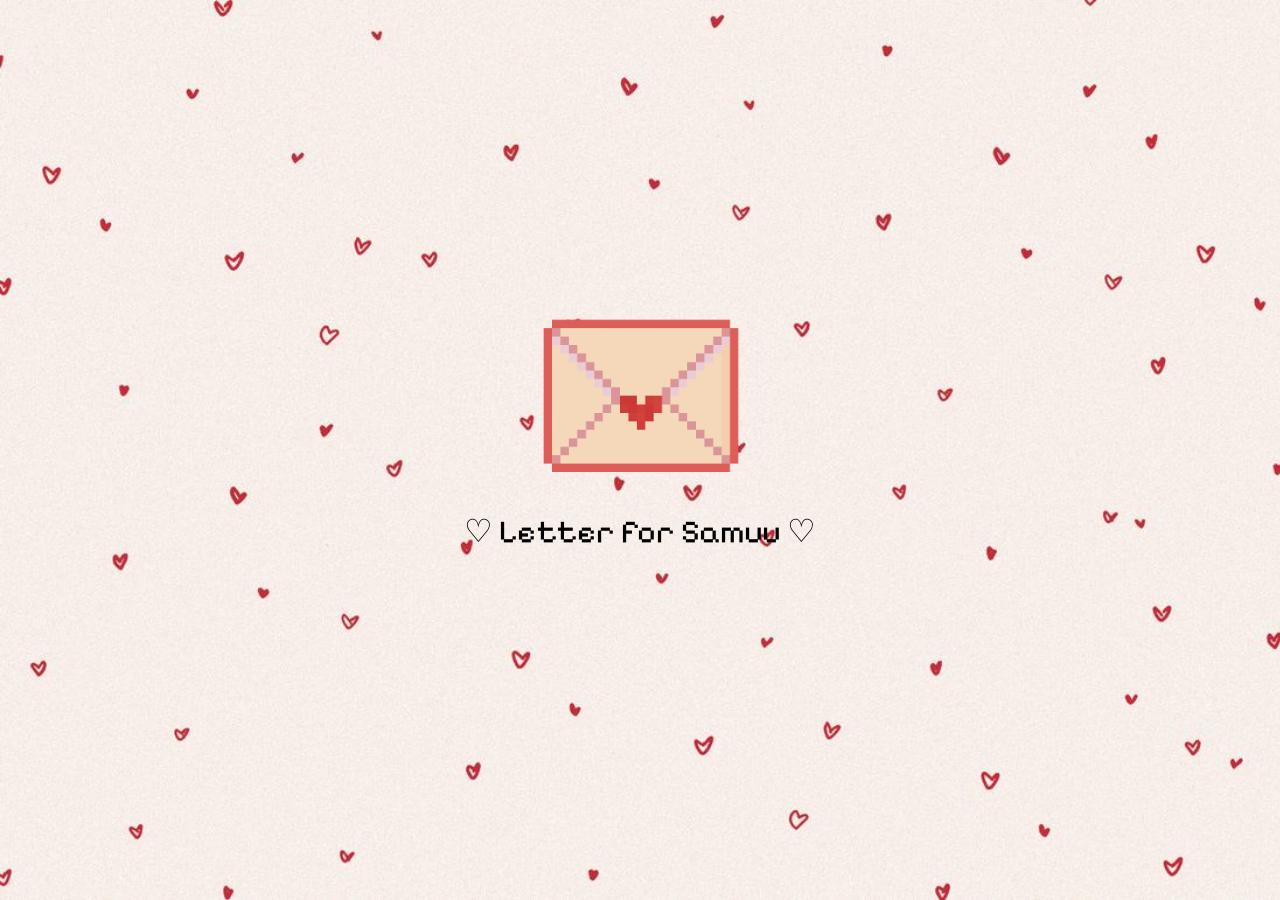
==== commit 8288d546: "Add Valentine Letter, Birthday Confession slide, and For Samriddhi interactive flow" ====
--- a/index.html
+++ b/index.html
@@ -1,1594 +1,149 @@
-<!DOCTYPE html>
+<!doctype html>
 <html lang="en">
-<head>
-  <meta charset="UTF-8">
-  <meta name="viewport" content="width=device-width, initial-scale=1.0, maximum-scale=5.0, viewport-fit=cover">
-  <title>for- Samriddhi.js</title>
-  
-  <!-- =========================================================================
-       EDITABLE CONFIGURATION FOR SAIMON
-       Change your details, contact links, or notes below. Placeholders stay intact!
-       ========================================================================= -->
-  <script>
-    window.CONFIG = {
-      // Titles and recipient details
-      recipientNickname: "Samu",
-      recipientFullName: "Samriddhi",
-      windowTitle: "for- Samriddhi.js",
-      senderSignature: "Saimon (your twin )",
+  <head>
+    <meta charset="UTF-8" />
+    <link rel="stylesheet" href="style.css" />
+    <title>Valentine & Birthday Letter for Princess</title>
+    <meta name="viewport" content="width=device-width, initial-scale=1.0" />
 
-      // Optional direct contact links (leave empty "" for simple clipboard copy)
-      // Example WhatsApp: "97798XXXXXXXX"
-      // Example SMS / Phone: "+97798XXXXXXXX"
-      // Example Email: "saimon@example.com"
-      whatsappNumber: "", 
-      smsNumber: "",
-      emailAddress: "",
+    <link rel="preconnect" href="https://fonts.googleapis.com" />
+    <link rel="preconnect" href="https://fonts.gstatic.com" crossorigin />
+    <link
+      href="https://fonts.googleapis.com/css2?family=Aldrich&family=Pixelify+Sans:wght@400..700&family=Playfair+Display:ital,wght@0,600;0,700;1,400;1,600&family=Plus+Jakarta+Sans:wght@400;500;600;700&display=swap"
+      rel="stylesheet"
+    />
+  </head>
+  <body>
+    <!-- Slide 1: Envelope Screen -->
+    <div id="envelope-container">
+      <img src="envelope.png" alt="Envelope" id="envelope" />
+      <p>♡ Letter for Samuu ♡</p>
+    </div>
 
-      // Customizable text placeholder for her reply box
-      replyPlaceholder: "Take all the time you need, Samu... reply in your own words.",
+    <!-- Slide 2: Valentine Letter Screen -->
+    <div id="letter-container">
+      <div class="letter-window">
+        <h1 id="letter-title">Will you be my Valentine?</h1>
 
-      // Typing animation speed (milliseconds per character)
-      typingSpeedMs: 40,
+        <img src="cat_heart.gif" class="cat" id="letter-cat" />
 
-      // Initial comment in Scene 1
-      initialComment: "// I’ve wanted to tell you this since day one.",
+        <div class="buttons" id="letter-buttons">
+          <img src="yes.png" class="btn yes-btn" alt="Yes" />
 
-      // Special confession banner text
-      confessionLine: "“I wanna be your man”"
-    };
-  </script>
-
-  <!-- Google Fonts with clean system fallbacks -->
-  <link rel="preconnect" href="https://fonts.googleapis.com">
-  <link rel="preconnect" href="https://fonts.gstatic.com" crossorigin>
-  <link href="https://fonts.googleapis.com/css2?family=Fira+Code:wght@400;500;600&family=Plus+Jakarta+Sans:ital,wght@0,300;0,400;0,500;0,600;0,700;1,400&family=Playfair+Display:ital,wght@0,600;1,400;1,600&display=swap" rel="stylesheet">
-
-  <style>
-    /* CSS Variables & Theme Setup */
-    :root {
-      --bg-black: #06070a;
-      --window-bg: #0d0f17;
-      --window-border: rgba(255, 60, 90, 0.28);
-      --window-header-bg: #141722;
-      --window-header-border: rgba(255, 255, 255, 0.08);
-
-      --red-primary: #ff2d55;
-      --red-bright: #ff3b68;
-      --red-deep: #c40828;
-      --red-soft: rgba(255, 45, 85, 0.16);
-      --red-glow: rgba(255, 45, 85, 0.55);
-
-      /* Red and White Accent Gradient */
-      --gradient-accent: linear-gradient(135deg, #ffffff 0%, #ff8da1 45%, #ff2d55 85%, #d90429 100%);
-      --gradient-border: linear-gradient(135deg, rgba(255, 255, 255, 0.5) 0%, rgba(255, 60, 90, 0.5) 60%, rgba(180, 0, 30, 0.3) 100%);
-
-      --text-main: #f3f5f9;
-      --text-muted: #9aa1b3;
-      --text-dim: #60687b;
-      --text-code-cyan: #5ce1e6;
-      --text-code-purple: #c77dff;
-      --text-code-yellow: #ffd166;
-
-      --font-mono: "Fira Code", SFMono-Regular, Menlo, Monaco, Consolas, "Courier New", monospace;
-      --font-body: "Plus Jakarta Sans", -apple-system, BlinkMacSystemFont, "Segoe UI", Roboto, sans-serif;
-      --font-serif: "Playfair Display", Georgia, "Times New Roman", serif;
-
-      --shadow-window: 0 25px 70px -10px rgba(0, 0, 0, 0.9), 0 0 45px -10px rgba(255, 45, 85, 0.22);
-      --ease-smooth: cubic-bezier(0.16, 1, 0.3, 1);
-    }
-
-    *, *::before, *::after {
-      box-sizing: border-box;
-      margin: 0;
-      padding: 0;
-      -webkit-tap-highlight-color: transparent;
-    }
-
-    html, body {
-      width: 100%;
-      min-height: 100%;
-      background-color: var(--bg-black);
-      color: var(--text-main);
-      font-family: var(--font-body);
-      font-size: 16px;
-      line-height: 1.65;
-      overflow-x: hidden;
-    }
-
-    body {
-      display: flex;
-      flex-direction: column;
-      align-items: center;
-      justify-content: flex-start;
-      padding: 24px 16px 80px;
-      position: relative;
-    }
-
-    /* Ambient Background Effects */
-    .ambient-glow {
-      position: fixed;
-      top: 0;
-      left: 50%;
-      transform: translateX(-50%);
-      width: 1000px;
-      max-width: 140vw;
-      height: 550px;
-      background: radial-gradient(ellipse at 50% 20%, rgba(255, 45, 85, 0.16) 0%, rgba(255, 45, 85, 0.04) 50%, transparent 75%);
-      pointer-events: none;
-      z-index: 0;
-    }
-
-    .ambient-vignette {
-      position: fixed;
-      inset: 0;
-      background: radial-gradient(circle at center, transparent 40%, rgba(0, 0, 0, 0.75) 100%);
-      pointer-events: none;
-      z-index: 0;
-    }
-
-    #bg-stars {
-      position: fixed;
-      inset: 0;
-      width: 100%;
-      height: 100%;
-      pointer-events: none;
-      z-index: 0;
-      opacity: 0.6;
-    }
-
-    .app-container {
-      position: relative;
-      z-index: 1;
-      width: 100%;
-      max-width: 680px;
-      margin: 0 auto;
-    }
-
-    /* Window / Editor Container */
-    .ide-window {
-      background: var(--window-bg);
-      border-radius: 16px;
-      border: 1px solid var(--window-border);
-      box-shadow: var(--shadow-window);
-      backdrop-filter: blur(16px);
-      -webkit-backdrop-filter: blur(16px);
-      overflow: hidden;
-      position: relative;
-    }
-
-    .ide-window::before {
-      content: "";
-      position: absolute;
-      top: 0;
-      left: 0;
-      right: 0;
-      height: 2px;
-      background: var(--gradient-accent);
-      opacity: 0.85;
-      z-index: 10;
-    }
-
-    /* Window Header / Title Bar */
-    .window-header {
-      background: var(--window-header-bg);
-      border-bottom: 1px solid var(--window-header-border);
-      height: 46px;
-      display: flex;
-      align-items: center;
-      justify-content: space-between;
-      padding: 0 16px;
-      user-select: none;
-    }
-
-    .window-controls {
-      display: flex;
-      align-items: center;
-      gap: 8px;
-      width: 80px;
-    }
-
-    .mac-dot {
-      width: 11px;
-      height: 11px;
-      border-radius: 50%;
-      display: inline-block;
-    }
-    .mac-dot.close { background-color: #ff5f56; border: 1px solid #e0443e; }
-    .mac-dot.min   { background-color: #ffbd2e; border: 1px solid #dea123; }
-    .mac-dot.max   { background-color: #27c93f; border: 1px solid #1aab29; }
-
-    .window-title-wrap {
-      display: flex;
-      align-items: center;
-      gap: 7px;
-      font-family: var(--font-mono);
-      font-size: 0.82rem;
-      font-weight: 500;
-      letter-spacing: 0.02em;
-      white-space: nowrap;
-      overflow: hidden;
-      text-overflow: ellipsis;
-    }
-
-    .file-icon {
-      color: var(--red-primary);
-      font-size: 0.9rem;
-      display: inline-flex;
-      align-items: center;
-    }
-
-    .window-title {
-      background: var(--gradient-accent);
-      -webkit-background-clip: text;
-      -webkit-text-fill-color: transparent;
-      font-weight: 600;
-    }
-
-    .window-actions {
-      display: flex;
-      align-items: center;
-      gap: 8px;
-    }
-
-    .btn-skip {
-      background: rgba(255, 255, 255, 0.06);
-      border: 1px solid rgba(255, 255, 255, 0.12);
-      color: var(--text-muted);
-      font-family: var(--font-mono);
-      font-size: 0.72rem;
-      padding: 4px 10px;
-      border-radius: 20px;
-      cursor: pointer;
-      display: inline-flex;
-      align-items: center;
-      gap: 5px;
-      transition: all 0.25s ease;
-      outline: none;
-    }
-
-    .btn-skip:hover {
-      background: rgba(255, 45, 85, 0.15);
-      border-color: rgba(255, 45, 85, 0.4);
-      color: #ffffff;
-      box-shadow: 0 0 12px rgba(255, 45, 85, 0.3);
-    }
-
-    .window-body {
-      padding: 24px 24px 32px;
-      position: relative;
-    }
-
-    @media (max-width: 500px) {
-      .window-body {
-        padding: 18px 16px 26px;
-      }
-    }
-
-    /* Code Header Comments */
-    .code-comment-block {
-      font-family: var(--font-mono);
-      font-size: 0.84rem;
-      color: var(--text-dim);
-      margin-bottom: 20px;
-      line-height: 1.6;
-      border-left: 2px solid rgba(255, 45, 85, 0.25);
-      padding-left: 12px;
-    }
-
-    .code-comment-block .keyword { color: var(--text-code-purple); }
-    .code-comment-block .param { color: var(--text-code-cyan); }
-    .code-comment-block .val { color: var(--text-code-yellow); }
-
-    /* Scene 1: Initial Run Bar */
-    .run-bar-container {
-      display: flex;
-      align-items: center;
-      justify-content: space-between;
-      gap: 16px;
-      padding: 14px 18px;
-      background: rgba(255, 255, 255, 0.02);
-      border: 1px solid rgba(255, 255, 255, 0.06);
-      border-radius: 12px;
-      margin-bottom: 24px;
-      transition: all 0.4s ease;
-    }
-
-    .run-bar-info {
-      font-family: var(--font-mono);
-      font-size: 0.82rem;
-      color: var(--text-muted);
-      display: flex;
-      align-items: center;
-      gap: 8px;
-    }
-
-    .status-indicator {
-      width: 8px;
-      height: 8px;
-      border-radius: 50%;
-      background: #38bdf8;
-      box-shadow: 0 0 8px #38bdf8;
-    }
-
-    .btn-run {
-      position: relative;
-      background: linear-gradient(135deg, #1f0b12 0%, #300c17 100%);
-      color: #ffffff;
-      font-family: var(--font-mono);
-      font-size: 0.95rem;
-      font-weight: 600;
-      padding: 10px 22px;
-      border-radius: 30px;
-      border: 1px solid transparent;
-      background-clip: padding-box;
-      cursor: pointer;
-      display: inline-flex;
-      align-items: center;
-      gap: 9px;
-      box-shadow: 0 4px 18px rgba(255, 45, 85, 0.35);
-      transition: all 0.3s ease;
-      outline: none;
-    }
-
-    .btn-run::after {
-      content: "";
-      position: absolute;
-      inset: -1px;
-      border-radius: 30px;
-      background: var(--gradient-border);
-      z-index: -1;
-      opacity: 0.8;
-      transition: opacity 0.3s ease;
-    }
-
-    .btn-run:hover {
-      transform: translateY(-2px) scale(1.02);
-      box-shadow: 0 6px 24px rgba(255, 45, 85, 0.5), 0 0 15px rgba(255, 255, 255, 0.4);
-    }
-
-    .btn-run:active {
-      transform: translateY(1px) scale(0.98);
-    }
-
-    .typing-terminal-line {
-      min-height: 38px;
-      display: flex;
-      align-items: center;
-      font-family: var(--font-mono);
-      font-size: 0.95rem;
-      margin-bottom: 20px;
-      padding: 8px 14px;
-      background: rgba(0, 0, 0, 0.35);
-      border-radius: 8px;
-      border: 1px dashed rgba(255, 255, 255, 0.08);
-      color: #ff859d;
-      word-break: break-word;
-    }
-
-    .prompt-symbol {
-      color: var(--red-primary);
-      margin-right: 10px;
-      user-select: none;
-      font-weight: 700;
-    }
-
-    .typed-text {
-      color: #ff9fb2;
-      font-weight: 500;
-    }
-
-    .blinking-cursor {
-      display: inline-block;
-      width: 8px;
-      height: 1.15em;
-      background: #ffffff;
-      margin-left: 3px;
-      vertical-align: middle;
-      border-radius: 1px;
-      box-shadow: 0 0 8px #ffffff, 0 0 14px var(--red-primary);
-      animation: blink 0.9s infinite step-start;
-    }
-
-    @keyframes blink {
-      0%, 100% { opacity: 1; }
-      50% { opacity: 0; }
-    }
-
-    /* Canvas Stage Area */
-    .canvas-stage-wrapper {
-      position: relative;
-      width: 100%;
-      display: flex;
-      flex-direction: column;
-      align-items: center;
-      justify-content: center;
-      margin: 6px 0 24px;
-      min-height: 300px;
-    }
-
-    #heart-canvas {
-      display: block;
-      max-width: 100%;
-      height: auto;
-      border-radius: 12px;
-    }
-
-    .canvas-ambient-halo {
-      position: absolute;
-      top: 50%;
-      left: 50%;
-      transform: translate(-50%, -50%);
-      width: 280px;
-      height: 280px;
-      background: radial-gradient(circle, rgba(255, 30, 70, 0.22) 0%, rgba(255, 30, 70, 0.06) 50%, transparent 70%);
-      border-radius: 50%;
-      pointer-events: none;
-      z-index: 0;
-      opacity: 0;
-      transition: opacity 1.2s ease, transform 0.4s ease;
-    }
-    .canvas-ambient-halo.active {
-      opacity: 1;
-    }
-
-    /* Confession Line Highlight */
-    .confession-highlight-wrapper {
-      margin-top: 4px;
-      margin-bottom: 24px;
-      text-align: center;
-      opacity: 0;
-      transform: translateY(14px) scale(0.96);
-      transition: opacity 1s var(--ease-smooth), transform 1s var(--ease-smooth);
-      pointer-events: none;
-    }
-
-    .confession-highlight-wrapper.visible {
-      opacity: 1;
-      transform: translateY(0) scale(1);
-      pointer-events: auto;
-    }
-
-    .confession-highlight-text {
-      font-family: var(--font-serif);
-      font-size: 1.85rem;
-      font-style: italic;
-      font-weight: 600;
-      letter-spacing: 0.02em;
-      line-height: 1.3;
-      background: var(--gradient-accent);
-      -webkit-background-clip: text;
-      -webkit-text-fill-color: transparent;
-      text-shadow: 0 0 25px rgba(255, 45, 85, 0.45);
-      position: relative;
-      display: inline-block;
-      padding: 4px 16px;
-    }
-
-    @media (max-width: 480px) {
-      .confession-highlight-text {
-        font-size: 1.45rem;
-      }
-    }
-
-    .confession-highlight-sub {
-      font-family: var(--font-mono);
-      font-size: 0.76rem;
-      color: var(--text-dim);
-      letter-spacing: 0.08em;
-      text-transform: uppercase;
-      margin-top: 4px;
-    }
-
-    /* Letter Document Section */
-    .letter-container {
-      display: flex;
-      flex-direction: column;
-      gap: 18px;
-      position: relative;
-    }
-
-    .letter-paragraph {
-      opacity: 0;
-      transform: translateY(16px);
-      transition: opacity 0.8s ease, transform 0.8s var(--ease-smooth);
-      display: none;
-      font-size: 1.05rem;
-      line-height: 1.82;
-      color: #e4e7ef;
-      background: rgba(255, 255, 255, 0.018);
-      border-left: 2px solid rgba(255, 255, 255, 0.12);
-      padding: 16px 20px;
-      border-radius: 0 10px 10px 0;
-      position: relative;
-    }
-
-    .letter-paragraph.apology-accent {
-      border-left-color: rgba(255, 75, 110, 0.8);
-      background: linear-gradient(90deg, rgba(255, 45, 85, 0.06) 0%, rgba(255, 255, 255, 0.01) 100%);
-    }
-
-    .letter-paragraph.visible {
-      opacity: 1;
-      transform: translateY(0);
-      display: block;
-    }
-
-    .greeting-text {
-      font-family: var(--font-serif);
-      font-size: 1.35rem;
-      font-weight: 600;
-      color: #ffffff;
-      margin-bottom: 10px;
-      display: block;
-      letter-spacing: 0.01em;
-    }
-
-    .highlight-lead {
-      color: #ffffff;
-      font-weight: 500;
-    }
-
-    .signature-block {
-      margin-top: 10px;
-      padding-top: 14px;
-      font-family: var(--font-serif);
-      font-size: 1.25rem;
-      font-style: italic;
-      color: #ffffff;
-      text-align: right;
-    }
-
-    .signature-badge {
-      font-family: var(--font-mono);
-      font-size: 0.8rem;
-      font-style: normal;
-      color: #ff758f;
-      display: block;
-      margin-top: 4px;
-      letter-spacing: 0.04em;
-    }
-
-    /* Buttons */
-    .action-button-row {
-      display: flex;
-      justify-content: center;
-      margin: 12px 0 8px;
-    }
-
-    .btn-keep-reading {
-      background: rgba(255, 255, 255, 0.05);
-      border: 1px solid rgba(255, 255, 255, 0.16);
-      color: #ffffff;
-      font-family: var(--font-body);
-      font-size: 0.92rem;
-      font-weight: 500;
-      padding: 10px 24px;
-      border-radius: 25px;
-      cursor: pointer;
-      display: inline-flex;
-      align-items: center;
-      gap: 8px;
-      transition: all 0.3s ease;
-      outline: none;
-      box-shadow: 0 4px 14px rgba(0, 0, 0, 0.4);
-    }
-
-    .btn-keep-reading:hover {
-      background: rgba(255, 45, 85, 0.18);
-      border-color: rgba(255, 75, 110, 0.55);
-      color: #ffffff;
-      transform: translateY(-2px);
-      box-shadow: 0 6px 20px rgba(255, 45, 85, 0.35);
-    }
-
-    /* Final Response Box */
-    .response-section {
-      margin-top: 36px;
-      padding: 22px;
-      background: rgba(18, 21, 30, 0.85);
-      border: 1px solid rgba(255, 60, 90, 0.2);
-      border-radius: 14px;
-      display: none;
-      opacity: 0;
-      transform: translateY(18px);
-      transition: opacity 0.8s ease, transform 0.8s var(--ease-smooth);
-    }
-
-    .response-section.visible {
-      display: block;
-      opacity: 1;
-      transform: translateY(0);
-    }
-
-    .response-header {
-      display: flex;
-      align-items: center;
-      justify-content: space-between;
-      margin-bottom: 12px;
-    }
-
-    .response-label {
-      font-family: var(--font-mono);
-      font-size: 0.82rem;
-      color: #ff859d;
-      display: flex;
-      align-items: center;
-      gap: 6px;
-    }
-
-    .response-hint {
-      font-size: 0.78rem;
-      color: var(--text-dim);
-    }
-
-    .reply-textarea {
-      width: 100%;
-      min-height: 100px;
-      background: rgba(9, 11, 17, 0.9);
-      border: 1px solid rgba(255, 255, 255, 0.1);
-      border-radius: 8px;
-      padding: 12px 14px;
-      font-family: var(--font-body);
-      font-size: 0.95rem;
-      color: #ffffff;
-      resize: vertical;
-      line-height: 1.6;
-      outline: none;
-      transition: border-color 0.25s ease, box-shadow 0.25s ease;
-    }
-
-    .reply-textarea:focus {
-      border-color: rgba(255, 45, 85, 0.6);
-      box-shadow: 0 0 14px rgba(255, 45, 85, 0.25);
-    }
-
-    .reply-controls-row {
-      display: flex;
-      flex-wrap: wrap;
-      align-items: center;
-      justify-content: space-between;
-      gap: 12px;
-      margin-top: 14px;
-    }
-
-    .reply-buttons-group {
-      display: flex;
-      align-items: center;
-      gap: 10px;
-      flex-wrap: wrap;
-    }
-
-    .btn-action-primary {
-      background: linear-gradient(135deg, #ff2d55 0%, #c40828 100%);
-      color: #ffffff;
-      font-family: var(--font-body);
-      font-size: 0.88rem;
-      font-weight: 600;
-      padding: 8px 18px;
-      border-radius: 8px;
-      border: 1px solid rgba(255, 255, 255, 0.2);
-      cursor: pointer;
-      display: inline-flex;
-      align-items: center;
-      gap: 6px;
-      transition: all 0.25s ease;
-      outline: none;
-    }
-
-    .btn-action-primary:hover {
-      box-shadow: 0 0 16px rgba(255, 45, 85, 0.5);
-      transform: translateY(-1px);
-    }
-
-    .btn-action-secondary {
-      background: rgba(255, 255, 255, 0.06);
-      border: 1px solid rgba(255, 255, 255, 0.14);
-      color: var(--text-main);
-      font-family: var(--font-body);
-      font-size: 0.88rem;
-      padding: 8px 16px;
-      border-radius: 8px;
-      cursor: pointer;
-      display: inline-flex;
-      align-items: center;
-      gap: 6px;
-      transition: all 0.25s ease;
-      outline: none;
-      text-decoration: none;
-    }
-
-    .btn-replay {
-      background: transparent;
-      border: 1px dashed rgba(255, 255, 255, 0.2);
-      color: var(--text-muted);
-      font-family: var(--font-mono);
-      font-size: 0.82rem;
-      padding: 8px 16px;
-      border-radius: 8px;
-      cursor: pointer;
-      display: inline-flex;
-      align-items: center;
-      gap: 6px;
-      transition: all 0.25s ease;
-      outline: none;
-    }
-
-    .btn-replay:hover {
-      color: #ffffff;
-      border-color: rgba(255, 45, 85, 0.5);
-      background: rgba(255, 45, 85, 0.08);
-    }
-
-    .toast-msg {
-      margin-top: 10px;
-      font-size: 0.82rem;
-      color: #38ef7d;
-      font-family: var(--font-mono);
-      display: none;
-      align-items: center;
-      gap: 6px;
-    }
-
-    .window-footer {
-      background: var(--window-header-bg);
-      border-top: 1px solid var(--window-header-border);
-      height: 30px;
-      display: flex;
-      align-items: center;
-      justify-content: space-between;
-      padding: 0 14px;
-      font-family: var(--font-mono);
-      font-size: 0.72rem;
-      color: var(--text-dim);
-      user-select: none;
-    }
-
-    .footer-tags {
-      display: flex;
-      align-items: center;
-      gap: 12px;
-    }
-
-    .heart-icon-mini {
-      color: var(--red-primary);
-      display: inline-block;
-    }
-
-    @media (prefers-reduced-motion: reduce) {
-      *, *::before, *::after {
-        animation-duration: 0.01ms !important;
-        transition-duration: 0.01ms !important;
-      }
-      .ambient-glow, #bg-stars { display: none !important; }
-    }
-  </style>
-</head>
-<body>
-
-  <div class="ambient-glow"></div>
-  <div class="ambient-vignette"></div>
-  <canvas id="bg-stars"></canvas>
-
-  <div class="app-container">
-    <div class="ide-window" id="main-window">
-      
-      <header class="window-header">
-        <div class="window-controls">
-          <span class="mac-dot close"></span>
-          <span class="mac-dot min"></span>
-          <span class="mac-dot max"></span>
+          <div class="no-wrapper">
+            <img src="no.png" class="btn no-btn" alt="No" />
+          </div>
         </div>
 
-        <div class="window-title-wrap">
-          <span class="file-icon">
-            <svg width="13" height="13" viewBox="0 0 24 24" fill="none" stroke="currentColor" stroke-width="2.5" stroke-linecap="round" stroke-linejoin="round">
-              <path d="M14 2H6a2 2 0 0 0-2 2v16a2 2 0 0 0 2 2h12a2 2 0 0 0 2-2V8z"></path>
-              <polyline points="14 2 14 8 20 8"></polyline>
-            </svg>
-          </span>
-          <span class="window-title" id="lbl-window-title">for- Samriddhi.js</span>
+        <p id="final-text" class="final-text" style="display: none">
+          <strong>Valentine Date:</strong> RAMSTERDAM CAFE at 7pm, 2nd nov 2027. Matching outflit
+        </p>
+
+        <!-- Button to Advance to Slide 3: Birthday Confession Slide -->
+        <div id="confession-link-container" class="confession-link-container" style="display: none">
+          <p class="love-note">Wait Samuu... I have a special birthday surprise for you 🎀</p>
+          <button class="confession-btn" id="btn-goto-birthday">
+            <span>🎂 Open Birthday Surprise for Princess 🎀 ➔</span>
+          </button>
+        </div>
+      </div>
+
+      <!-- Floating Skip Hint -->
+      <div id="tap-skip-hint" class="tap-skip-hint" style="display: none">
+        ✨ Click anywhere in the background to continue 🎀 ✨
+      </div>
+    </div>
+
+    <!-- Slide 3: Beautiful Emotional Birthday Confession Slide (Between Valentine & For Samriddhi) -->
+    <div id="birthday-slide" class="birthday-slide-container" style="display: none">
+      <!-- Ambient Sparkle Canvas -->
+      <canvas id="birthday-canvas" class="birthday-canvas"></canvas>
+
+      <!-- Navigation Bar -->
+      <header class="birthday-nav">
+        <button id="btn-back-to-letter" class="nav-back-pill" title="Back to Valentine Letter">
+          <span>← Valentine Letter 💌</span>
+        </button>
+        <span class="slide-indicator">🎀 Slide 2 of 3 · Birthday Surprise 🎀</span>
+      </header>
+
+      <!-- Main Birthday Card -->
+      <main class="birthday-card">
+        <!-- Pixel Bow Badge -->
+        <div class="birthday-badge">
+          <span class="badge-sparkle">✨</span>
+          <span>A Special Wish for Someone Unforgettable</span>
+          <span class="badge-sparkle">✨</span>
         </div>
 
-        <div class="window-actions">
-          <button class="btn-skip" id="btn-skip" title="Skip animation and show full letter">
-            <span>Skip animation</span>
-            <span>↷</span>
-          </button>
-        </div>
-      </header>
+        <!-- Main Prominent Headline -->
+        <h1 class="birthday-main-title">Happy Belated Birthday, Princess! 🎀❤️</h1>
 
-      <div class="window-body">
+        <!-- Sub Message -->
+        <p class="birthday-sub-message">
+          I know I'm a little late, but that doesn't change how special you are to me. I hope your birthday was as beautiful and wonderful as you are.
+        </p>
 
-        <div class="code-comment-block">
-          <div><span class="keyword">/**</span></div>
-          <div>&nbsp;* <span class="param">@file</span> <span id="code-file-name">for- Samriddhi.js</span></div>
-          <div>&nbsp;* <span class="param">@recipient</span> <span class="val" id="code-recipient">Samu (Samriddhi)</span></div>
-          <div>&nbsp;* <span class="param">@author</span> <span class="val" id="code-author">Saimon</span></div>
-          <div>&nbsp;* <span class="param">@status</span> <span style="color:#ff859d;">sincere</span></div>
-          <div>&nbsp;<span class="keyword">*/</span></div>
+        <!-- Emotional Highlight Banner -->
+        <div class="emotional-highlight-box">
+          <span class="pulse-heart">❤️</span>
+          <h2 class="emotional-highlight-text">I LOVE YOU SO MUCH, PRINCESS. ❤️</h2>
+          <span class="pulse-heart">❤️</span>
         </div>
 
-        <div class="run-bar-container" id="run-bar">
-          <div class="run-bar-info">
-            <span class="status-indicator" id="status-indicator"></span>
-            <span id="run-bar-status-text">Ready to execute: Scene 1 [Day one]</span>
-          </div>
-          <button class="btn-run" id="btn-run">
-            <span>▶</span>
-            <span>Run</span>
-          </button>
-        </div>
+        <!-- Video Experience Frame -->
+        <section class="video-experience-section" aria-label="Birthday Video for Princess">
+          <!-- Floating decorative corner icons -->
+          <div class="frame-deco deco-tl" aria-hidden="true">💖</div>
+          <div class="frame-deco deco-tr" aria-hidden="true">💕</div>
+          <div class="frame-deco deco-bl" aria-hidden="true">🌸</div>
+          <div class="frame-deco deco-br" aria-hidden="true">✨</div>
 
-        <div class="typing-terminal-line" id="terminal-line" style="display: none;">
-          <span class="prompt-symbol">&gt;</span>
-          <span class="typed-text" id="typed-text"></span>
-          <span class="blinking-cursor" id="blinking-cursor"></span>
-        </div>
+          <div class="video-frame-wrapper" id="video-frame-wrapper">
+            <video
+              id="birthday-video-player"
+              class="birthday-video-player"
+              src="birthday.mp4"
+              playsinline
+              preload="metadata"
+              controls
+            ></video>
 
-        <!-- Canvas Stage Area (High-res, Silky Smooth Glowing Line-Art Heart) -->
-        <div class="canvas-stage-wrapper">
-          <div class="canvas-ambient-halo" id="canvas-halo"></div>
-          <canvas id="heart-canvas" width="400" height="300"></canvas>
-        </div>
-
-        <!-- Confession Highlight -->
-        <div class="confession-highlight-wrapper" id="confession-highlight">
-          <div class="confession-highlight-text" id="confession-text">“I wanna be your man”</div>
-          <div class="confession-highlight-sub">// what my heart has held since day one</div>
-        </div>
-
-        <!-- The Letter Sections -->
-        <div class="letter-container">
-
-          <!-- Scene 2: Paragraph 1 -->
-          <article class="letter-paragraph" id="p1">
-            <span class="greeting-text">Huhu Samu,</span>
-            <p>
-              I’ve liked you since day one. I still remember the day before our birthday and because i was seeingyou from before i really had a crush on you . Somewhere along the way, you became the person I wanted to tell every little thing to.
-            </p>
-          </article>
-
-          <div class="action-button-row" id="row-btn-p1" style="display: none;">
-            <button class="btn-keep-reading" id="btn-keep-reading-1">
-              <span>Keep reading</span>
-              <span>▾</span>
-            </button>
-          </div>
-
-          <!-- Scene 2: Paragraph 2 (The Apology) -->
-          <article class="letter-paragraph apology-accent" id="p2">
-            <p>
-              I’m sorry I hurt you, especially when I try to be so good but mess up hurting you and make you feel controlled. And I’m sorry it happened more than once. You deserved more care from me. I want to show you I can change for you and be how you wanted .
-            </p>
-          </article>
-
-          <div class="action-button-row" id="row-btn-p2" style="display: none;">
-            <button class="btn-keep-reading" id="btn-keep-reading-2">
-              <span>Keep reading</span>
-              <span>▾</span>
-            </button>
-          </div>
-
-          <!-- Scene 3: Paragraph 3 -->
-          <article class="letter-paragraph" id="p3">
-            <p>
-              I like you so much. I wanna be the kind of man you’d want by your side. Someone who listens to you, keeps his word, and remembers the little things that make you happy. I want to be there for the days you’re excited to tell me about and the ones where you just want someone beside you. I’d love to have a lot of those ordinary days with you.
-            </p>
-          </article>
-
-          <!-- Scene 3: Paragraph 4 -->
-          <article class="letter-paragraph" id="p4">
-            <p class="highlight-lead" style="font-size: 1.1rem; color: #ffffff;">
-              I wanna be the man who will always make you feel loved, cared and happy
-            </p>
-          </article>
-
-          <!-- Scene 3: Paragraph 5 & Sign-off -->
-          <article class="letter-paragraph" id="p5">
-            <p>
-              You can take your time. Your friendship matters to me, and I’ll respect whatever you feel.
-            </p>
-            <div class="signature-block">
-              <span id="signature-text">Saimon (your twin )</span>
-              <span class="signature-badge">// always here for you</span>
+            <!-- Custom Glowing Pink Play Button Overlay -->
+            <div id="video-play-overlay" class="video-play-overlay" title="Play Video for Princess">
+              <button class="glowing-play-btn" id="btn-custom-play" aria-label="Play Birthday Video">
+                <span class="play-arrow">▶</span>
+                <span class="glow-pulse-ring"></span>
+              </button>
+              <span class="play-btn-caption">Play Video for Princess 🎀</span>
             </div>
-          </article>
-
-        </div>
-
-        <!-- Final Response Box -->
-        <section class="response-section" id="response-card">
-          <div class="response-header">
-            <div class="response-label">
-              <span>💬</span>
-              <span>Reply to Saimon</span>
-            </div>
-            <div class="response-hint">In your own words</div>
-          </div>
-
-          <textarea class="reply-textarea" id="reply-input" placeholder="Take all the time you need, Samu... reply in your own words."></textarea>
-
-          <div class="reply-controls-row">
-            <div class="reply-buttons-group">
-              <button class="btn-action-primary" id="btn-copy-reply">
-                <span>📋</span>
-                <span>Copy my response</span>
-              </button>
-
-              <a href="#" class="btn-action-secondary" id="btn-wa-reply" style="display: none;" target="_blank" rel="noopener">
-                <span>💬</span>
-                <span>Send via WhatsApp</span>
-              </a>
-
-              <a href="#" class="btn-action-secondary" id="btn-email-reply" style="display: none;">
-                <span>✉️</span>
-                <span>Send via Email</span>
-              </a>
-            </div>
-
-            <button class="btn-replay" id="btn-replay">
-              <span>↺</span>
-              <span>Replay</span>
-            </button>
-          </div>
-
-          <div class="toast-msg" id="toast-msg">
-            <span>✓</span>
-            <span>Your reply was copied to clipboard! Send it to Saimon whenever you're ready ❤️</span>
           </div>
         </section>
 
-      </div>
+        <!-- Extra Romantic Touches -->
+        <section class="extra-romantic-section">
+          <div class="rose-divider" aria-hidden="true">
+            <span class="divider-line"></span>
+            <span class="rose-icons">🌹 ✨ 🌹</span>
+            <span class="divider-line"></span>
+          </div>
 
-      <footer class="window-footer">
-        <div class="footer-tags">
-          <span>● UTF-8</span>
-          <span>JavaScript (ES2026)</span>
-          <span id="footer-scene-tag">Scene: Day one</span>
-        </div>
-        <div class="footer-tags">
-          <span>from Saimon with</span>
-          <span class="heart-icon-mini">♥</span>
-        </div>
-      </footer>
+          <p class="extra-romantic-quote">
+            "One more thing, Princess... No matter how late this wish is, my love and appreciation for you will never be late. You deserve all the happiness in the world. ❤️"
+          </p>
 
+          <!-- Glowing Button: Continue to For Samriddhi Slide -->
+          <div class="continue-action-box">
+            <a href="for-her.html" class="continue-letter-btn" id="btn-continue-letter">
+              <span class="btn-sparkle">✨</span>
+              <span class="btn-label">Continue to My Letter 💌</span>
+              <span class="btn-arrow">➔</span>
+            </a>
+          </div>
+        </section>
+      </main>
     </div>
-  </div>
 
-  <script>
-    (function () {
-      "use strict";
-
-      const cfg = window.CONFIG || {};
-      if (cfg.windowTitle) {
-        document.title = cfg.windowTitle;
-        const wt = document.getElementById("lbl-window-title");
-        if (wt) wt.textContent = cfg.windowTitle;
-        const cfn = document.getElementById("code-file-name");
-        if (cfn) cfn.textContent = cfg.windowTitle;
-      }
-      if (cfg.recipientNickname || cfg.recipientFullName) {
-        const cr = document.getElementById("code-recipient");
-        if (cr) cr.textContent = (cfg.recipientNickname || "Samu") + " (" + (cfg.recipientFullName || "Samriddhi") + ")";
-      }
-      if (cfg.senderSignature) {
-        const st = document.getElementById("signature-text");
-        if (st) st.textContent = cfg.senderSignature;
-      }
-      if (cfg.confessionLine) {
-        const ct = document.getElementById("confession-text");
-        if (ct) ct.textContent = cfg.confessionLine;
-      }
-      if (cfg.replyPlaceholder) {
-        const ri = document.getElementById("reply-input");
-        if (ri) ri.placeholder = cfg.replyPlaceholder;
-      }
-
-      const btnWa = document.getElementById("btn-wa-reply");
-      const btnEmail = document.getElementById("btn-email-reply");
-      if (cfg.whatsappNumber && cfg.whatsappNumber.trim()) btnWa.style.display = "inline-flex";
-      if (cfg.emailAddress && cfg.emailAddress.trim()) btnEmail.style.display = "inline-flex";
-
-      const prefersReducedMotion = window.matchMedia("(prefers-reduced-motion: reduce)").matches;
-
-      // =========================================================================
-      // BACKGROUND STARS
-      // =========================================================================
-      const bgCanvas = document.getElementById("bg-stars");
-      const bgCtx = bgCanvas ? bgCanvas.getContext("2d") : null;
-      let stars = [];
-
-      function initBgStars() {
-        if (!bgCanvas || !bgCtx || prefersReducedMotion) return;
-        const w = bgCanvas.width = window.innerWidth;
-        const h = bgCanvas.height = window.innerHeight;
-        stars = [];
-        const count = Math.floor((w * h) / 18000);
-        for (let i = 0; i < count; i++) {
-          stars.push({
-            x: Math.random() * w,
-            y: Math.random() * h,
-            r: Math.random() * 1.2 + 0.3,
-            alpha: Math.random() * 0.5 + 0.2,
-            speedY: Math.random() * 0.2 + 0.04
-          });
-        }
-      }
-
-      function renderBgStars() {
-        if (!bgCtx || prefersReducedMotion) return;
-        bgCtx.clearRect(0, 0, bgCanvas.width, bgCanvas.height);
-        for (let i = 0; i < stars.length; i++) {
-          const s = stars[i];
-          s.y -= s.speedY;
-          if (s.y < 0) s.y = bgCanvas.height;
-          bgCtx.fillStyle = "rgba(255, 230, 240, " + s.alpha + ")";
-          bgCtx.beginPath();
-          bgCtx.arc(s.x, s.y, s.r, 0, Math.PI * 2);
-          bgCtx.fill();
-        }
-        requestAnimationFrame(renderBgStars);
-      }
-
-      window.addEventListener("resize", initBgStars);
-      initBgStars();
-      renderBgStars();
-
-      // =========================================================================
-      // SMOOTH GENERATIVE HEART RENDERING (60/120 FPS CONTINUOUS)
-      // =========================================================================
-      const heartCanvas = document.getElementById("heart-canvas");
-      const ctx = heartCanvas.getContext("2d");
-      const canvasHalo = document.getElementById("canvas-halo");
-
-      const baseWidth = 400;
-      const baseHeight = 300;
-      const dpr = Math.min(window.devicePixelRatio || 1, 2.5);
-      heartCanvas.width = baseWidth * dpr;
-      heartCanvas.height = baseHeight * dpr;
-      heartCanvas.style.width = baseWidth + "px";
-      heartCanvas.style.height = baseHeight + "px";
-      ctx.scale(dpr, dpr);
-
-      const centerX = baseWidth / 2;
-      const centerY = baseHeight / 2 - 4;
-      const baseScale = 7.8;
-
-      // Mathematical Parametric Heart Function
-      // Returns exact point for parameter t in [0, 2*PI]
-      function getHeartCoord(t, scaleMult = 1.0) {
-        const s = baseScale * scaleMult;
-        const x = 16 * Math.pow(Math.sin(t), 3);
-        const y = -(13 * Math.cos(t) - 5 * Math.cos(2 * t) - 2 * Math.cos(3 * t) - Math.cos(4 * t));
-        return {
-          x: centerX + x * s,
-          y: centerY + (y - 2.54) * s
-        };
-      }
-
-      // Pre-sample 360 points for high resolution
-      const NUM_POINTS = 360;
-      const perimeterPoints = [];
-      for (let i = 0; i <= NUM_POINTS; i++) {
-        const t = (Math.PI * 2 * i) / NUM_POINTS;
-        perimeterPoints.push(getHeartCoord(t, 1.0));
-      }
-
-      // State machine for heart rendering
-      const heartState = {
-        mode: "IDLE", // IDLE, SCENE_1_POINT, SCENE_1_SWEEP, SCENE_2_BREATHE, SCENE_3_FAN, COMPLETE
-        pointProgress: 0,
-        sweepProgress: 0,
-        fanProgress: 0,
-        pulseStartTime: null,
-        sparks: [],
-        animStartTime: null
-      };
-
-      function createSpark() {
-        const angle = Math.random() * Math.PI * 2;
-        const dist = Math.random() * 30 + 15;
-        return {
-          x: centerX + Math.cos(angle) * dist,
-          y: centerY + Math.sin(angle) * dist,
-          vx: (Math.random() - 0.5) * 1.0,
-          vy: -(Math.random() * 1.6 + 0.6),
-          r: Math.random() * 1.8 + 0.6,
-          alpha: 1.0,
-          decay: Math.random() * 0.012 + 0.006,
-          isWhite: Math.random() > 0.6
-        };
-      }
-
-      // Smooth double-pulse analytical heartbeat function
-      function getHeartbeatScale(elapsedSeconds) {
-        if (elapsedSeconds < 0 || elapsedSeconds > 1.4) return 1.0;
-        // Two smooth Gaussian waves for organic "lub-dub"
-        const p1 = Math.exp(-Math.pow((elapsedSeconds - 0.22) / 0.11, 2)) * 0.10;
-        const p2 = Math.exp(-Math.pow((elapsedSeconds - 0.68) / 0.14, 2)) * 0.15;
-        return 1.0 + p1 + p2;
-      }
-
-      function renderHeartCanvas(now) {
-        if (!heartState.animStartTime) heartState.animStartTime = now;
-        const totalTime = (now - heartState.animStartTime) / 1000;
-
-        ctx.clearRect(0, 0, baseWidth, baseHeight);
-
-        // Calculate continuous scale
-        let currentScale = 1.0;
-
-        if (heartState.pulseStartTime) {
-          const pulseElapsed = (now - heartState.pulseStartTime) / 1000;
-          currentScale = getHeartbeatScale(pulseElapsed);
-        } else if (heartState.mode === "SCENE_2_BREATHE" || heartState.mode === "COMPLETE") {
-          // Continuous serene breathing (period ~3s)
-          currentScale = 1.0 + Math.sin(totalTime * 2.1) * 0.022;
-        }
-
-        ctx.save();
-        ctx.translate(centerX, centerY);
-        ctx.scale(currentScale, currentScale);
-        ctx.translate(-centerX, -centerY);
-
-        // 1. Central Core Glowing Beacon
-        if (heartState.pointProgress > 0) {
-          const glowP = heartState.pointProgress;
-          const coreR = (16 + Math.sin(totalTime * 3) * 3) * glowP;
-          const grad = ctx.createRadialGradient(centerX, centerY, 0, centerX, centerY, Math.max(coreR, 1));
-          grad.addColorStop(0, "rgba(255, 255, 255, " + (0.95 * glowP) + ")");
-          grad.addColorStop(0.25, "rgba(255, 80, 120, " + (0.85 * glowP) + ")");
-          grad.addColorStop(0.65, "rgba(255, 30, 70, " + (0.35 * glowP) + ")");
-          grad.addColorStop(1, "rgba(255, 20, 60, 0)");
-
-          ctx.fillStyle = grad;
-          ctx.beginPath();
-          ctx.arc(centerX, centerY, Math.max(coreR, 1), 0, Math.PI * 2);
-          ctx.fill();
-
-          ctx.fillStyle = "rgba(255, 255, 255, " + (0.9 * glowP) + ")";
-          ctx.beginPath();
-          ctx.arc(centerX, centerY, 2.5, 0, Math.PI * 2);
-          ctx.fill();
-        }
-
-        // 2. Harmonic Concentric Shells (Fills entire heart with soft light without weird holes)
-        const shellCount = heartState.fanProgress > 0 ? 12 : (heartState.sweepProgress > 0 ? 6 : 0);
-        if (shellCount > 0) {
-          const maxShellProgress = Math.max(heartState.sweepProgress, heartState.fanProgress);
-          for (let s = 1; s <= shellCount; s++) {
-            const shellFraction = s / shellCount;
-            if (shellFraction > maxShellProgress) continue;
-
-            const shellScale = 0.18 + shellFraction * 0.82;
-            const shellAlpha = (0.04 + (1 - shellFraction) * 0.14) * (heartState.fanProgress > 0 ? 1.0 : 0.6);
-
-            ctx.save();
-            ctx.lineWidth = 0.75;
-            ctx.strokeStyle = (s % 3 === 0)
-              ? "rgba(255, 240, 245, " + (shellAlpha * 1.5) + ")"
-              : "rgba(255, 45, 85, " + shellAlpha + ")";
-
-            ctx.beginPath();
-            const startPt = getHeartCoord(0, shellScale);
-            ctx.moveTo(startPt.x, startPt.y);
-            const limit = Math.floor(NUM_POINTS * maxShellProgress);
-            for (let i = 1; i <= limit; i++) {
-              const pt = getHeartCoord((Math.PI * 2 * i) / NUM_POINTS, shellScale);
-              ctx.lineTo(pt.x, pt.y);
-            }
-            if (maxShellProgress >= 1.0) ctx.closePath();
-            ctx.stroke();
-            ctx.restore();
-          }
-        }
-
-        // 3. Radiant Silk Filaments (Flowing curved rays from core to perimeter)
-        const activeProgress = Math.max(heartState.sweepProgress, heartState.fanProgress);
-        if (activeProgress > 0) {
-          const numFilaments = heartState.fanProgress > 0 ? 160 : 72;
-          const visibleCount = Math.floor(numFilaments * activeProgress);
-
-          ctx.save();
-          ctx.lineWidth = 0.7;
-          for (let k = 0; k < visibleCount; k++) {
-            const t = (Math.PI * 2 * k) / numFilaments;
-            const target = getHeartCoord(t, 1.0);
-
-            // Subtle organic curvature control point (pulls slightly inward)
-            const midDist = 0.45;
-            const ctrlX = centerX + (target.x - centerX) * midDist + Math.sin(t * 2) * 5;
-            const ctrlY = centerY + (target.y - centerY) * midDist;
-
-            const isWhiteAccent = (k % 12 === 0);
-            if (isWhiteAccent) {
-              ctx.strokeStyle = "rgba(255, 245, 250, " + (heartState.fanProgress > 0 ? 0.5 : 0.25) + ")";
-            } else if (k % 2 === 0) {
-              ctx.strokeStyle = "rgba(255, 45, 85, " + (heartState.fanProgress > 0 ? 0.35 : 0.18) + ")";
-            } else {
-              ctx.strokeStyle = "rgba(255, 85, 125, " + (heartState.fanProgress > 0 ? 0.22 : 0.12) + ")";
-            }
-
-            ctx.beginPath();
-            ctx.moveTo(centerX, centerY);
-            ctx.quadraticCurveTo(ctrlX, ctrlY, target.x, target.y);
-            ctx.stroke();
-          }
-          ctx.restore();
-        }
-
-        // 4. Outer Perimeter Contour with Smooth Glowing Stroke
-        if (activeProgress > 0) {
-          ctx.save();
-          ctx.lineCap = "round";
-          ctx.lineJoin = "round";
-          ctx.shadowColor = "#ff1744";
-          ctx.shadowBlur = 12;
-          ctx.lineWidth = 1.4;
-          ctx.strokeStyle = "#ff2d55";
-
-          ctx.beginPath();
-          ctx.moveTo(perimeterPoints[0].x, perimeterPoints[0].y);
-          const limitIdx = Math.floor(NUM_POINTS * activeProgress);
-          for (let i = 1; i <= limitIdx; i++) {
-            ctx.lineTo(perimeterPoints[i].x, perimeterPoints[i].y);
-          }
-          if (activeProgress >= 1.0) ctx.closePath();
-          ctx.stroke();
-
-          // Continuous lead spark along the pen tip during sweep
-          if (activeProgress < 1.0 && limitIdx < perimeterPoints.length) {
-            const leadPt = perimeterPoints[limitIdx];
-            ctx.fillStyle = "#ffffff";
-            ctx.shadowColor = "#ffffff";
-            ctx.shadowBlur = 10;
-            ctx.beginPath();
-            ctx.arc(leadPt.x, leadPt.y, 2.8, 0, Math.PI * 2);
-            ctx.fill();
-          }
-          ctx.restore();
-        }
-
-        // 5. Drifting Sparks Rendering
-        if (heartState.sparks.length > 0) {
-          for (let i = heartState.sparks.length - 1; i >= 0; i--) {
-            const sp = heartState.sparks[i];
-            sp.x += sp.vx + Math.sin(totalTime * 3 + i) * 0.4;
-            sp.y += sp.vy;
-            sp.alpha -= sp.decay;
-
-            if (sp.alpha <= 0 || sp.y < 0) {
-              heartState.sparks.splice(i, 1);
-              continue;
-            }
-
-            ctx.save();
-            ctx.shadowColor = sp.isWhite ? "#ffffff" : "#ff2d55";
-            ctx.shadowBlur = 6;
-            ctx.fillStyle = sp.isWhite
-              ? "rgba(255, 255, 255, " + sp.alpha + ")"
-              : "rgba(255, 60, 95, " + sp.alpha + ")";
-            ctx.beginPath();
-            ctx.arc(sp.x, sp.y, sp.r, 0, Math.PI * 2);
-            ctx.fill();
-            ctx.restore();
-          }
-        }
-
-        // Ambient sparks in complete mode
-        if (heartState.mode === "COMPLETE" && !prefersReducedMotion) {
-          if (Math.random() < 0.14 && heartState.sparks.length < 28) {
-            heartState.sparks.push(createSpark());
-          }
-        }
-
-        ctx.restore();
-        requestAnimationFrame(renderHeartCanvas);
-      }
-
-      requestAnimationFrame(renderHeartCanvas);
-
-      // =========================================================================
-      // SCENE SEQUENCING (60 FPS CONTINUOUS ANIMATION)
-      // =========================================================================
-      const runBar = document.getElementById("run-bar");
-      const btnRun = document.getElementById("btn-run");
-      const terminalLine = document.getElementById("terminal-line");
-      const typedText = document.getElementById("typed-text");
-      const footerSceneTag = document.getElementById("footer-scene-tag");
-      const statusIndicator = document.getElementById("status-indicator");
-      const runBarStatusText = document.getElementById("run-bar-status-text");
-
-      const p1 = document.getElementById("p1");
-      const rowBtnP1 = document.getElementById("row-btn-p1");
-      const btnKeepReading1 = document.getElementById("btn-keep-reading-1");
-
-      const p2 = document.getElementById("p2");
-      const rowBtnP2 = document.getElementById("row-btn-p2");
-      const btnKeepReading2 = document.getElementById("btn-keep-reading-2");
-
-      const p3 = document.getElementById("p3");
-      const p4 = document.getElementById("p4");
-      const p5 = document.getElementById("p5");
-      const confessionHighlight = document.getElementById("confession-highlight");
-      const responseCard = document.getElementById("response-card");
-      const btnSkip = document.getElementById("btn-skip");
-      const btnReplay = document.getElementById("btn-replay");
-
-      let activeTimers = [];
-      function addTimeout(fn, delay) {
-        const id = setTimeout(fn, delay);
-        activeTimers.push(id);
-        return id;
-      }
-      function clearAllTimers() {
-        activeTimers.forEach(id => clearTimeout(id));
-        activeTimers = [];
-      }
-
-      function typeWriter(text, element, speed, callback) {
-        let index = 0;
-        element.textContent = "";
-        function step() {
-          if (index < text.length) {
-            element.textContent += text.charAt(index);
-            index++;
-            addTimeout(step, speed);
-          } else {
-            if (callback) callback();
-          }
-        }
-        step();
-      }
-
-      // SCENE 1: DAY ONE
-      function startScene1() {
-        runBar.style.opacity = "0.7";
-        btnRun.disabled = true;
-        btnRun.style.pointerEvents = "none";
-        statusIndicator.style.background = "#ff2d55";
-        statusIndicator.style.boxShadow = "0 0 10px #ff2d55";
-        runBarStatusText.textContent = "Compiling confession...";
-        terminalLine.style.display = "flex";
-
-        const textToType = cfg.initialComment || "// I’ve wanted to tell you this since day one.";
-        const typeSpeed = prefersReducedMotion ? 5 : (cfg.typingSpeedMs || 40);
-
-        typeWriter(textToType, typedText, typeSpeed, function () {
-          // Point lights up smoothly via rAF
-          heartState.mode = "SCENE_1_POINT";
-          canvasHalo.classList.add("active");
-
-          const pointDuration = 650;
-          const pointStart = performance.now();
-          function animPoint(now) {
-            const p = Math.min((now - pointStart) / pointDuration, 1.0);
-            heartState.pointProgress = p;
-            if (p < 1.0) {
-              requestAnimationFrame(animPoint);
-            } else {
-              startSmoothSweep();
-            }
-          }
-          requestAnimationFrame(animPoint);
-        });
-      }
-
-      // Smooth 60fps continuous sweep
-      function startSmoothSweep() {
-        heartState.mode = "SCENE_1_SWEEP";
-        const sweepDuration = prefersReducedMotion ? 400 : 3000;
-        const sweepStart = performance.now();
-
-        function stepSweep(now) {
-          const p = Math.min((now - sweepStart) / sweepDuration, 1.0);
-          heartState.sweepProgress = p;
-          if (p < 1.0) {
-            requestAnimationFrame(stepSweep);
-          } else {
-            addTimeout(transitionToScene2, 500);
-          }
-        }
-        requestAnimationFrame(stepSweep);
-      }
-
-      // SCENE 2: THE APOLOGY
-      function transitionToScene2() {
-        footerSceneTag.textContent = "Scene: The apology";
-        runBarStatusText.textContent = "Scene 2: Sincere apology";
-        heartState.mode = "SCENE_2_BREATHE";
-
-        p1.classList.add("visible");
-        addTimeout(function () {
-          rowBtnP1.style.display = "flex";
-          p1.scrollIntoView({ behavior: "smooth", block: "nearest" });
-        }, prefersReducedMotion ? 50 : 700);
-      }
-
-      btnKeepReading1.addEventListener("click", function () {
-        rowBtnP1.style.display = "none";
-        p2.classList.add("visible");
-        addTimeout(function () {
-          rowBtnP2.style.display = "flex";
-          p2.scrollIntoView({ behavior: "smooth", block: "nearest" });
-        }, prefersReducedMotion ? 50 : 700);
-      });
-
-      btnKeepReading2.addEventListener("click", function () {
-        rowBtnP2.style.display = "none";
-        startScene3();
-      });
-
-      // SCENE 3: THE CONFESSION
-      function startScene3() {
-        footerSceneTag.textContent = "Scene: The confession";
-        runBarStatusText.textContent = "Scene 3: Confession";
-        heartState.mode = "SCENE_3_FAN";
-
-        const fanDuration = prefersReducedMotion ? 300 : 1600;
-        const fanStart = performance.now();
-
-        function stepFan(now) {
-          const p = Math.min((now - fanStart) / fanDuration, 1.0);
-          heartState.fanProgress = p;
-          if (p < 1.0) {
-            requestAnimationFrame(stepFan);
-          } else {
-            triggerHeartPulses();
-          }
-        }
-        requestAnimationFrame(stepFan);
-      }
-
-      function triggerHeartPulses() {
-        heartState.pulseStartTime = performance.now();
-
-        // Spawn drifting sparks
-        for (let i = 0; i < 35; i++) {
-          heartState.sparks.push(createSpark());
-        }
-
-        canvasHalo.style.transform = "translate(-50%, -50%) scale(1.22)";
-
-        addTimeout(function () {
-          canvasHalo.style.transform = "translate(-50%, -50%) scale(1.0)";
-          completeScene3();
-        }, 1450);
-      }
-
-      function completeScene3() {
-        heartState.mode = "COMPLETE";
-        heartState.pulseStartTime = null;
-
-        confessionHighlight.classList.add("visible");
-        confessionHighlight.scrollIntoView({ behavior: "smooth", block: "center" });
-
-        addTimeout(function () {
-          p3.classList.add("visible");
-          addTimeout(function () {
-            p4.classList.add("visible");
-            addTimeout(function () {
-              p5.classList.add("visible");
-              addTimeout(function () {
-                responseCard.classList.add("visible");
-                runBarStatusText.textContent = "Confession complete ❤️";
-                footerSceneTag.textContent = "Status: Spoken from the heart";
-              }, 500);
-            }, 550);
-          }, 550);
-        }, 500);
-      }
-
-      // SKIP & REPLAY
-      function skipAnimation() {
-        clearAllTimers();
-        heartState.mode = "COMPLETE";
-        heartState.pointProgress = 1.0;
-        heartState.sweepProgress = 1.0;
-        heartState.fanProgress = 1.0;
-        heartState.pulseStartTime = null;
-        canvasHalo.classList.add("active");
-
-        terminalLine.style.display = "flex";
-        typedText.textContent = cfg.initialComment || "// I’ve wanted to tell you this since day one.";
-
-        rowBtnP1.style.display = "none";
-        rowBtnP2.style.display = "none";
-
-        confessionHighlight.classList.add("visible");
-        p1.classList.add("visible");
-        p2.classList.add("visible");
-        p3.classList.add("visible");
-        p4.classList.add("visible");
-        p5.classList.add("visible");
-        responseCard.classList.add("visible");
-
-        runBar.style.opacity = "0.7";
-        btnRun.disabled = true;
-        btnRun.style.pointerEvents = "none";
-        statusIndicator.style.background = "#ff2d55";
-        statusIndicator.style.boxShadow = "0 0 10px #ff2d55";
-        runBarStatusText.textContent = "Full letter revealed ❤️";
-        footerSceneTag.textContent = "Status: Full confession";
-
-        p1.scrollIntoView({ behavior: "smooth", block: "start" });
-      }
-
-      function replayAnimation() {
-        clearAllTimers();
-        heartState.mode = "IDLE";
-        heartState.pointProgress = 0;
-        heartState.sweepProgress = 0;
-        heartState.fanProgress = 0;
-        heartState.pulseStartTime = null;
-        heartState.sparks = [];
-        canvasHalo.classList.remove("active");
-
-        runBar.style.opacity = "1";
-        btnRun.disabled = false;
-        btnRun.style.pointerEvents = "auto";
-        statusIndicator.style.background = "#38bdf8";
-        statusIndicator.style.boxShadow = "0 0 8px #38bdf8";
-        runBarStatusText.textContent = "Ready to execute: Scene 1 [Day one]";
-        footerSceneTag.textContent = "Scene: Day one";
-
-        terminalLine.style.display = "none";
-        typedText.textContent = "";
-
-        confessionHighlight.classList.remove("visible");
-        p1.classList.remove("visible");
-        p2.classList.remove("visible");
-        p3.classList.remove("visible");
-        p4.classList.remove("visible");
-        p5.classList.remove("visible");
-        rowBtnP1.style.display = "none";
-        rowBtnP2.style.display = "none";
-        responseCard.classList.remove("visible");
-
-        document.getElementById("main-window").scrollIntoView({ behavior: "smooth", block: "start" });
-      }
-
-      // REPLY INTERACTIONS
-      const replyInput = document.getElementById("reply-input");
-      const btnCopyReply = document.getElementById("btn-copy-reply");
-      const toastMsg = document.getElementById("toast-msg");
-
-      btnCopyReply.addEventListener("click", function () {
-        const text = replyInput.value.trim() || "Huhu Saimon, I read your letter... ❤️";
-        if (navigator.clipboard && navigator.clipboard.writeText) {
-          navigator.clipboard.writeText(text).then(showToast).catch(fallbackCopy);
-        } else {
-          fallbackCopy();
-        }
-        function fallbackCopy() {
-          replyInput.select();
-          document.execCommand("copy");
-          showToast();
-        }
-        function showToast() {
-          toastMsg.style.display = "flex";
-          addTimeout(() => { toastMsg.style.display = "none"; }, 5000);
-        }
-      });
-
-      function updateContactLinks() {
-        const text = encodeURIComponent(replyInput.value.trim() || "Huhu Saimon, I read your letter...");
-        if (cfg.whatsappNumber && cfg.whatsappNumber.trim()) {
-          btnWa.href = "https://wa.me/" + cfg.whatsappNumber.replace(/[^0-9]/g, "") + "?text=" + text;
-        }
-        if (cfg.emailAddress && cfg.emailAddress.trim()) {
-          btnEmail.href = "mailto:" + cfg.emailAddress.trim() + "?subject=" + encodeURIComponent("My reply to your letter") + "&body=" + text;
-        }
-      }
-      replyInput.addEventListener("input", updateContactLinks);
-      updateContactLinks();
-
-      btnRun.addEventListener("click", startScene1);
-      btnSkip.addEventListener("click", skipAnimation);
-      btnReplay.addEventListener("click", replayAnimation);
-
-    })();
-  </script>
-</body>
+    <script src="script.js"></script>
+  </body>
 </html>
--- a/style.css
+++ b/style.css
@@ -0,0 +1,737 @@
+body {
+    margin: 0;
+    min-height: 100vh;
+    height: auto;
+    display: flex;
+    justify-content: center;
+    align-items: center;
+    background-image: url("heart-bg.jpg");
+    background-attachment: fixed;
+    background-size: cover;
+    font-family: "Pixelify Sans", sans-serif;
+    overflow-x: hidden;
+}
+
+/* Envelope Screen */
+#envelope-container {
+    text-align: center;
+    cursor:pointer;
+}
+
+@keyframes pulse {
+    0% {
+        transform:scale(1);
+    }
+    50% {
+        transform: scale(1.1);
+    }
+    100% {
+        transform: scale(1);
+    }
+}
+
+#envelope{
+    width: 200px;
+    animation: pulse 1.5s infinite;
+    cursor: pointer;
+}
+
+#letter-container{
+    display: none;
+    position:fixed;
+    inset: 0;
+    justify-content: center;
+    align-items: center;
+}
+
+#letter-container.final-clickable {
+    cursor: pointer;
+}
+
+.tap-skip-hint {
+    position: absolute;
+    bottom: 24px;
+    left: 50%;
+    transform: translateX(-50%);
+    font-family: "Pixelify Sans", sans-serif;
+    font-size: 16px;
+    color: #b82245;
+    background: rgba(255, 255, 255, 0.92);
+    padding: 8px 24px;
+    border-radius: 25px;
+    border: 1.5px dashed #ff85a1;
+    box-shadow: 0 4px 18px rgba(220, 40, 85, 0.22);
+    animation: pulse 1.8s infinite ease-in-out;
+    pointer-events: none;
+    z-index: 20;
+    text-align: center;
+    white-space: nowrap;
+}
+
+.letter-window{
+    width: 90vw;
+    max-width: 600px;
+    aspect-ratio: 1 / 1;
+    padding: 20px 20px 0 20px;
+    box-sizing: border-box;
+    display: flex;
+    flex-direction: column;
+    justify-content: flex-start;
+    align-items: center;
+    text-align: center;
+    background-image: url("window.png");
+    background-size: contain;
+    background-repeat: no-repeat;
+    background-position: center;
+    border-radius: 12px;
+    gap: 2px;
+    padding-top: 130px;
+
+    transform: scale(1.2);
+    opacity: 0;
+    transition: transform 0.6s ease, opacity 0.6s ease;
+}
+
+.letter-window.open {
+    transform: scale(1);
+    opacity: 1;
+}
+
+h1 {
+    font-size: 28px;
+    margin: 0;
+}
+
+p {
+    font-size: 32px;
+}
+
+/* Cat */
+
+.cat {
+    width: 170px;
+    margin: 6px 0;
+    transition: width 0.4s ease;
+}
+
+.letter-window.final {
+    padding-top: 85px;
+    gap: 2px;
+}
+
+.letter-window.final h1 {
+    font-size: 24px;
+    margin-bottom: 2px;
+}
+
+.letter-window.final .cat {
+    width: 110px;
+    margin: 2px 0 4px 0;
+}
+
+/* buttons */
+.buttons {
+    display: flex;
+    justify-content: center;
+    gap: 30px;
+    position: relative;
+}
+
+.no-wrapper{
+    position:relative;
+}
+
+.btn {
+    width: 120px;
+    cursor: pointer;
+    user-select: none;
+}
+
+.yes-btn,
+.no-btn {
+width: 120px;
+height: auto;
+display: inline-block;
+}
+
+.yes-btn {
+    position: relative;
+    z-index: 2;
+    transform-origin: center center;
+    transition: transform 0.3s ease;
+}
+
+.no-btn {
+    z-index: 1;
+    position: relative;
+    transition: transform 0.15s ease;
+    cursor: default;
+}
+
+.final-text{
+    font-size: 15px;
+    line-height: 1.35;
+    text-align: center;
+    display: inline-block;
+    padding: 6px 14px;
+    background-color: rgba(255,245,245,0.92);
+    border: 1.5px dashed #ff99aa;
+    border-radius: 10px;
+    color: #2c2c2c;
+    margin: 2px 0 4px 0;
+    max-width: 85%;
+}
+
+/* Confession Link & Love Note */
+.confession-link-container {
+    display: flex;
+    flex-direction: column;
+    align-items: center;
+    gap: 4px;
+    margin-top: 4px;
+    animation: fadeInSlideUp 0.6s ease-out forwards;
+}
+
+.love-note {
+    font-size: 14px !important;
+    color: #c02a48;
+    margin: 0 !important;
+    text-shadow: 0 1px 2px rgba(255, 255, 255, 0.9);
+    font-weight: 600;
+}
+
+.confession-btn {
+    display: inline-flex;
+    align-items: center;
+    justify-content: center;
+    gap: 6px;
+    padding: 8px 18px;
+    font-family: "Pixelify Sans", sans-serif;
+    font-size: 15px;
+    color: #ffffff !important;
+    background: linear-gradient(135deg, #ff3366 0%, #ff6b8b 100%);
+    border: 2px solid #ffffff;
+    border-radius: 25px;
+    text-decoration: none;
+    cursor: pointer;
+    box-shadow: 0 4px 14px rgba(255, 51, 102, 0.45);
+    transition: all 0.3s cubic-bezier(0.175, 0.885, 0.32, 1.275);
+    animation: pulseGlow 2s infinite ease-in-out;
+}
+
+.confession-btn:hover {
+    transform: scale(1.05) translateY(-2px);
+    box-shadow: 0 8px 25px rgba(255, 51, 102, 0.65);
+    background: linear-gradient(135deg, #ff1a53 0%, #ff5277 100%);
+}
+
+@keyframes pulseGlow {
+    0%, 100% {
+        box-shadow: 0 4px 15px rgba(255, 51, 102, 0.45);
+        transform: scale(1);
+    }
+    50% {
+        box-shadow: 0 8px 25px rgba(255, 51, 102, 0.7);
+        transform: scale(1.03);
+    }
+}
+
+@keyframes fadeInSlideUp {
+    0% {
+        opacity: 0;
+        transform: translateY(12px);
+    }
+    100% {
+        opacity: 1;
+        transform: translateY(0);
+    }
+}
+
+/* Floating Hearts Effect */
+.floating-heart {
+    position: fixed;
+    pointer-events: none;
+    z-index: 9999;
+    animation: floatHeart 3.2s ease-out forwards;
+}
+
+@keyframes floatHeart {
+    0% {
+        transform: translateY(0) scale(0.6) rotate(0deg);
+        opacity: 0;
+    }
+    15% {
+        opacity: 1;
+        transform: translateY(-40px) scale(1.1) rotate(12deg);
+    }
+    100% {
+        transform: translateY(-420px) scale(1.3) rotate(-15deg);
+        opacity: 0;
+    }
+}
+
+/* ==========================================================================
+   SLIDE 3: BEAUTIFUL EMOTIONAL BIRTHDAY CONFESSION SLIDE
+   ========================================================================== */
+
+.birthday-slide-container {
+    width: 100%;
+    min-height: 100vh;
+    padding: 24px 16px 60px 16px;
+    box-sizing: border-box;
+    display: flex;
+    flex-direction: column;
+    align-items: center;
+    justify-content: flex-start;
+    position: relative;
+    background: radial-gradient(circle at 50% 25%, rgba(255, 238, 243, 0.96) 0%, rgba(255, 222, 232, 0.94) 50%, rgba(255, 198, 214, 0.9) 100%);
+    animation: slideFadeInUp 0.8s cubic-bezier(0.16, 1, 0.3, 1) forwards;
+    z-index: 10;
+}
+
+@keyframes slideFadeInUp {
+    0% {
+        opacity: 0;
+        transform: translateY(25px);
+    }
+    100% {
+        opacity: 1;
+        transform: translateY(0);
+    }
+}
+
+/* Fixed Background Canvas for Floating Sparkles & Particles */
+.birthday-canvas {
+    position: fixed;
+    top: 0;
+    left: 0;
+    width: 100vw;
+    height: 100vh;
+    pointer-events: none;
+    z-index: 1;
+}
+
+/* Navigation Bar */
+.birthday-nav {
+    width: 100%;
+    max-width: 640px;
+    display: flex;
+    justify-content: space-between;
+    align-items: center;
+    margin-bottom: 20px;
+    position: relative;
+    z-index: 5;
+}
+
+.nav-back-pill {
+    display: inline-flex;
+    align-items: center;
+    gap: 6px;
+    padding: 8px 18px;
+    font-family: "Pixelify Sans", sans-serif;
+    font-size: 15px;
+    color: #b82245;
+    background: rgba(255, 255, 255, 0.85);
+    backdrop-filter: blur(8px);
+    border: 1.5px solid #ffccd8;
+    border-radius: 20px;
+    cursor: pointer;
+    box-shadow: 0 4px 14px rgba(220, 40, 85, 0.12);
+    transition: all 0.25s ease;
+}
+
+.nav-back-pill:hover {
+    transform: translateX(-3px);
+    background: #ffffff;
+    border-color: #ff85a1;
+    box-shadow: 0 6px 18px rgba(220, 40, 85, 0.22);
+}
+
+.slide-indicator {
+    font-family: "Pixelify Sans", sans-serif;
+    font-size: 14px;
+    color: #c42b50;
+    background: rgba(255, 235, 240, 0.7);
+    padding: 5px 12px;
+    border-radius: 12px;
+    border: 1px dashed #ffa6bd;
+}
+
+/* Main Birthday Card */
+.birthday-card {
+    width: 100%;
+    max-width: 620px;
+    box-sizing: border-box;
+    background: rgba(255, 255, 255, 0.92);
+    backdrop-filter: blur(14px);
+    border: 2px solid rgba(255, 175, 198, 0.75);
+    border-radius: 26px;
+    padding: 36px 28px 40px 28px;
+    box-shadow: 0 20px 60px rgba(220, 40, 85, 0.16), 0 0 35px rgba(255, 192, 203, 0.35), inset 0 1px 0 #ffffff;
+    text-align: center;
+    position: relative;
+    z-index: 5;
+}
+
+/* Badge */
+.birthday-badge {
+    display: inline-flex;
+    align-items: center;
+    gap: 8px;
+    padding: 6px 18px;
+    background: linear-gradient(135deg, #fff0f4 0%, #ffe4ec 100%);
+    border: 1.5px solid #ffb3c6;
+    border-radius: 20px;
+    font-family: "Pixelify Sans", sans-serif;
+    font-size: 14px;
+    color: #c4244a;
+    letter-spacing: 0.5px;
+    margin-bottom: 16px;
+    box-shadow: 0 3px 10px rgba(255, 107, 139, 0.15);
+}
+
+.badge-sparkle {
+    font-size: 13px;
+    animation: pulse 1.5s infinite;
+}
+
+/* Main Title */
+.birthday-main-title {
+    font-family: "Pixelify Sans", sans-serif;
+    font-size: clamp(26px, 5.2vw, 36px);
+    line-height: 1.25;
+    color: #d11a48;
+    margin: 0 0 14px 0;
+    text-shadow: 0 2px 8px rgba(209, 26, 72, 0.18);
+    letter-spacing: 0.3px;
+}
+
+/* Sub Message */
+.birthday-sub-message {
+    font-family: "Plus Jakarta Sans", sans-serif;
+    font-size: clamp(15px, 2.7vw, 17px);
+    line-height: 1.65;
+    color: #552130;
+    max-width: 500px;
+    margin: 0 auto 24px auto;
+    font-weight: 400;
+}
+
+/* Emotional Highlight Box */
+.emotional-highlight-box {
+    display: inline-flex;
+    align-items: center;
+    justify-content: center;
+    gap: 12px;
+    padding: 14px 22px;
+    margin: 0 auto 28px auto;
+    background: linear-gradient(135deg, rgba(255, 45, 85, 0.1) 0%, rgba(255, 107, 139, 0.18) 100%);
+    border: 2px dashed #ff3b68;
+    border-radius: 18px;
+    box-shadow: 0 6px 22px rgba(255, 45, 85, 0.14);
+    animation: pulseBanner 2.6s infinite ease-in-out;
+}
+
+@keyframes pulseBanner {
+    0%, 100% {
+        transform: scale(1);
+        border-color: #ff3b68;
+        box-shadow: 0 6px 22px rgba(255, 45, 85, 0.14);
+    }
+    50% {
+        transform: scale(1.02);
+        border-color: #ff1244;
+        box-shadow: 0 8px 30px rgba(255, 45, 85, 0.28);
+    }
+}
+
+.emotional-highlight-text {
+    font-family: "Pixelify Sans", sans-serif;
+    font-size: clamp(18px, 4vw, 24px);
+    color: #c90e38;
+    margin: 0;
+    letter-spacing: 0.6px;
+    text-shadow: 0 1px 3px rgba(255, 255, 255, 0.8);
+}
+
+.pulse-heart {
+    font-size: 20px;
+    animation: pulse 1.2s infinite;
+}
+
+/* Video Experience Section */
+.video-experience-section {
+    position: relative;
+    max-width: 320px;
+    margin: 0 auto 32px auto;
+    display: flex;
+    justify-content: center;
+}
+
+/* Decorative Floating Corner Icons */
+.frame-deco {
+    position: absolute;
+    font-size: 24px;
+    z-index: 6;
+    pointer-events: none;
+    filter: drop-shadow(0 2px 6px rgba(220, 30, 80, 0.3));
+    animation: floatCornerDeco 3s infinite ease-in-out;
+}
+
+.deco-tl {
+    top: -14px;
+    left: -14px;
+    animation-delay: 0s;
+}
+
+.deco-tr {
+    top: -14px;
+    right: -14px;
+    animation-delay: 0.75s;
+}
+
+.deco-bl {
+    bottom: -14px;
+    left: -14px;
+    animation-delay: 1.5s;
+}
+
+.deco-br {
+    bottom: -14px;
+    right: -14px;
+    animation-delay: 2.25s;
+}
+
+@keyframes floatCornerDeco {
+    0%, 100% {
+        transform: translateY(0) rotate(0deg) scale(1);
+    }
+    50% {
+        transform: translateY(-6px) rotate(8deg) scale(1.15);
+    }
+}
+
+/* Video Frame Wrapper (9:16 Portrait) */
+.video-frame-wrapper {
+    position: relative;
+    width: 100%;
+    max-width: 320px;
+    aspect-ratio: 9 / 16;
+    border-radius: 22px;
+    overflow: hidden;
+    border: 3.5px solid #ffc9d6;
+    background: #0d0408;
+    box-shadow: 0 18px 48px rgba(220, 30, 80, 0.32), 0 0 30px rgba(255, 182, 193, 0.55);
+    transition: transform 0.3s ease, box-shadow 0.3s ease;
+}
+
+.video-frame-wrapper:hover {
+    box-shadow: 0 22px 55px rgba(220, 30, 80, 0.4), 0 0 38px rgba(255, 182, 193, 0.7);
+}
+
+.birthday-video-player {
+    width: 100%;
+    height: 100%;
+    object-fit: cover;
+    display: block;
+    border-radius: 18px;
+    background: #000;
+}
+
+/* Custom Glowing Pink Play Button Overlay */
+.video-play-overlay {
+    position: absolute;
+    inset: 0;
+    display: flex;
+    flex-direction: column;
+    justify-content: center;
+    align-items: center;
+    gap: 12px;
+    background: radial-gradient(circle at center, rgba(30, 8, 16, 0.45) 0%, rgba(20, 5, 10, 0.75) 100%);
+    backdrop-filter: blur(3px);
+    cursor: pointer;
+    z-index: 4;
+    transition: opacity 0.4s ease, visibility 0.4s ease;
+}
+
+.video-play-overlay.hidden {
+    opacity: 0;
+    visibility: hidden;
+    pointer-events: none;
+}
+
+.glowing-play-btn {
+    position: relative;
+    width: 68px;
+    height: 68px;
+    border-radius: 50%;
+    border: 2.5px solid #ffffff;
+    background: linear-gradient(135deg, #ff2d55 0%, #ff6b8b 100%);
+    cursor: pointer;
+    display: flex;
+    justify-content: center;
+    align-items: center;
+    box-shadow: 0 6px 25px rgba(255, 45, 85, 0.65), 0 0 18px rgba(255, 107, 139, 0.5);
+    transition: transform 0.25s cubic-bezier(0.175, 0.885, 0.32, 1.275);
+}
+
+.glowing-play-btn:hover {
+    transform: scale(1.12);
+}
+
+.play-arrow {
+    color: #ffffff;
+    font-size: 26px;
+    margin-left: 4px;
+    line-height: 1;
+}
+
+.glow-pulse-ring {
+    position: absolute;
+    inset: -10px;
+    border-radius: 50%;
+    border: 2px solid rgba(255, 75, 110, 0.6);
+    animation: pulsePlayRing 2s infinite ease-out;
+}
+
+@keyframes pulsePlayRing {
+    0% {
+        transform: scale(0.85);
+        opacity: 0.9;
+    }
+    100% {
+        transform: scale(1.4);
+        opacity: 0;
+    }
+}
+
+.play-btn-caption {
+    font-family: "Pixelify Sans", sans-serif;
+    font-size: 15px;
+    color: #ffffff;
+    text-shadow: 0 2px 6px rgba(0, 0, 0, 0.7);
+    letter-spacing: 0.4px;
+}
+
+/* Extra Romantic Section */
+.extra-romantic-section {
+    margin-top: 10px;
+    display: flex;
+    flex-direction: column;
+    align-items: center;
+}
+
+.rose-divider {
+    display: flex;
+    align-items: center;
+    justify-content: center;
+    gap: 12px;
+    width: 80%;
+    max-width: 380px;
+    margin-bottom: 20px;
+}
+
+.divider-line {
+    flex: 1;
+    height: 1.5px;
+    background: linear-gradient(90deg, transparent, #ff99b3, transparent);
+}
+
+.rose-icons {
+    font-size: 16px;
+    color: #c90e38;
+}
+
+.extra-romantic-quote {
+    font-family: "Playfair Display", Georgia, serif;
+    font-style: italic;
+    font-size: clamp(16px, 3.2vw, 18.5px);
+    line-height: 1.7;
+    color: #481524;
+    max-width: 520px;
+    margin: 0 auto 30px auto;
+    padding: 16px 20px;
+    background: rgba(255, 240, 245, 0.7);
+    border-radius: 16px;
+    border-left: 3.5px solid #ff3b68;
+    box-shadow: 0 4px 15px rgba(220, 30, 80, 0.08);
+}
+
+/* Continue Button to Slide 4 */
+.continue-action-box {
+    margin-top: 4px;
+}
+
+.continue-letter-btn {
+    display: inline-flex;
+    align-items: center;
+    justify-content: center;
+    gap: 10px;
+    padding: 14px 34px;
+    font-family: "Pixelify Sans", sans-serif;
+    font-size: 19px;
+    color: #ffffff !important;
+    background: linear-gradient(135deg, #ff2453 0%, #ff5e84 50%, #ff2453 100%);
+    background-size: 200% auto;
+    border: 2.5px solid #ffffff;
+    border-radius: 35px;
+    text-decoration: none;
+    cursor: pointer;
+    box-shadow: 0 8px 25px rgba(255, 36, 83, 0.5), 0 0 20px rgba(255, 105, 180, 0.4);
+    transition: all 0.3s cubic-bezier(0.175, 0.885, 0.32, 1.275);
+    animation: pulseGlowBtn 2.2s infinite ease-in-out, shimmerBtn 4s infinite linear;
+}
+
+.continue-letter-btn:hover {
+    transform: scale(1.06) translateY(-2px);
+    box-shadow: 0 12px 32px rgba(255, 36, 83, 0.65), 0 0 26px rgba(255, 105, 180, 0.55);
+}
+
+@keyframes pulseGlowBtn {
+    0%, 100% {
+        box-shadow: 0 8px 25px rgba(255, 36, 83, 0.5), 0 0 20px rgba(255, 105, 180, 0.4);
+    }
+    50% {
+        box-shadow: 0 12px 34px rgba(255, 36, 83, 0.75), 0 0 30px rgba(255, 105, 180, 0.6);
+        transform: scale(1.02);
+    }
+}
+
+@keyframes shimmerBtn {
+    0% {
+        background-position: 0% 50%;
+    }
+    100% {
+        background-position: 200% 50%;
+    }
+}
+
+.btn-arrow {
+    transition: transform 0.25s ease;
+}
+
+.continue-letter-btn:hover .btn-arrow {
+    transform: translateX(4px);
+}
+
+/* Mobile Adjustments */
+@media (max-width: 600px) {
+    .birthday-card {
+        padding: 26px 18px 30px 18px;
+        border-radius: 20px;
+    }
+    
+    .video-frame-wrapper {
+        max-width: 280px;
+    }
+    
+    .emotional-highlight-box {
+        padding: 10px 14px;
+        gap: 6px;
+    }
+    
+    .continue-letter-btn {
+        padding: 12px 24px;
+        font-size: 17px;
+    }
+}
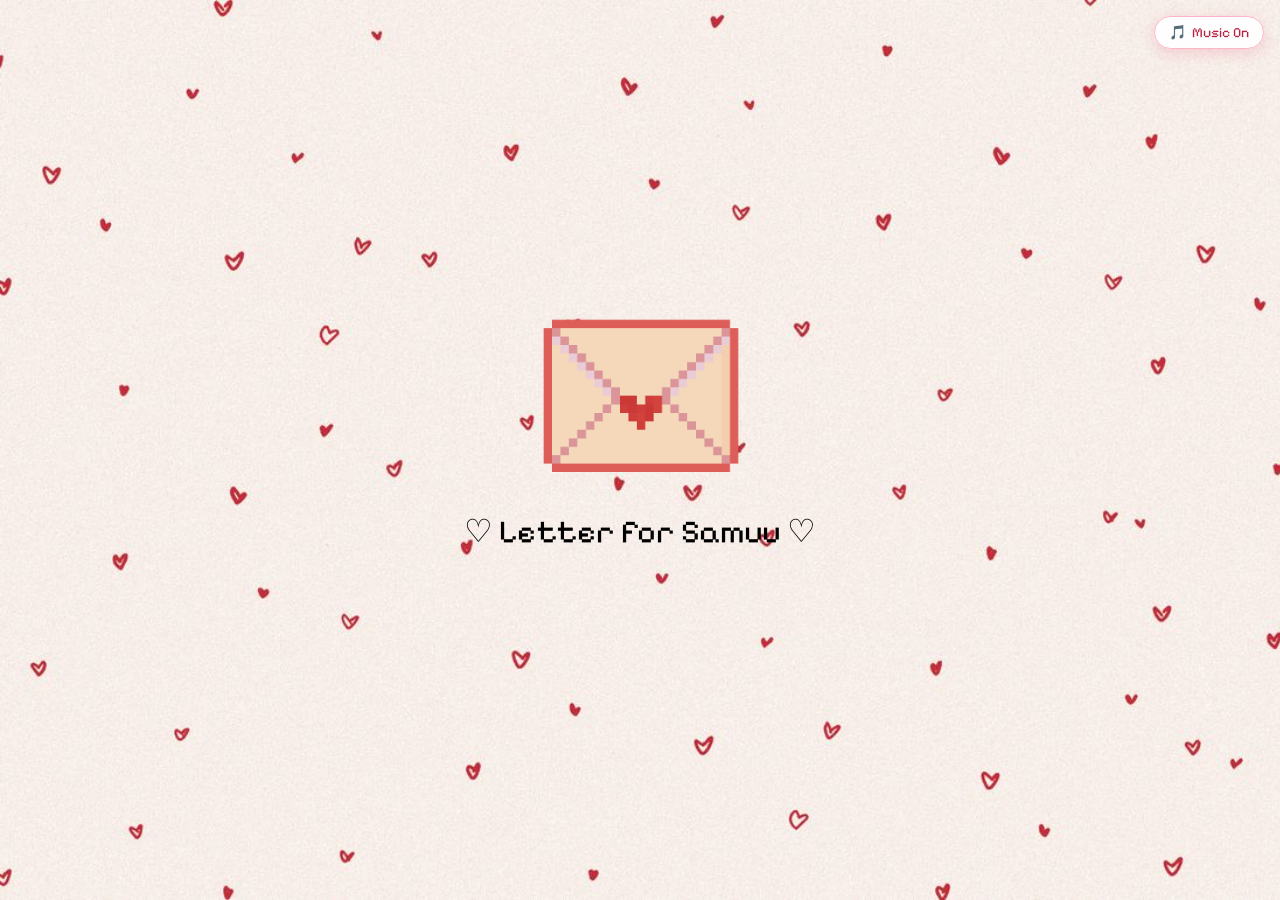
==== commit 2271030d: "Add automatic background music and audio ducking on video play" ====
--- a/index.html
+++ b/index.html
@@ -2,7 +2,7 @@
 <html lang="en">
   <head>
     <meta charset="UTF-8" />
-    <link rel="stylesheet" href="style.css" />
+    <link rel="stylesheet" href="style.css?v=4" />
     <title>Valentine & Birthday Letter for Princess</title>
     <meta name="viewport" content="width=device-width, initial-scale=1.0" />
 
@@ -14,6 +14,19 @@
     />
   </head>
   <body>
+    <!-- Background Audio Player (Auto-plays on open, ducks when video plays) -->
+    <audio id="bg-music" loop preload="auto">
+      <source src="bg-music.m4a" type="audio/mp4" />
+      <source src="bg-music.mp4" type="audio/mp4" />
+      <source src="Diego%20Gonzalez%20-%20Thank%20You%20For%20Everything%20(lyrics).mp4" type="audio/mp4" />
+    </audio>
+
+    <!-- Floating Ambient Music Control -->
+    <button id="music-toggle-btn" class="music-toggle-btn" title="Toggle Music" aria-label="Toggle Music">
+      <span class="music-icon spinning" id="music-icon">🎵</span>
+      <span id="music-text">Music On</span>
+    </button>
+
     <!-- Slide 1: Envelope Screen -->
     <div id="envelope-container">
       <img src="envelope.png" alt="Envelope" id="envelope" />
@@ -39,19 +52,19 @@
           <strong>Valentine Date:</strong> RAMSTERDAM CAFE at 7pm, 2nd nov 2027. Matching outflit
         </p>
 
-        <!-- Button to Advance to Slide 3: Birthday Confession Slide -->
-        <div id="confession-link-container" class="confession-link-container" style="display: none">
-          <p class="love-note">Wait Samuu... I have a special birthday surprise for you 🎀</p>
-          <button class="confession-btn" id="btn-goto-birthday">
-            <span>🎂 Open Birthday Surprise for Princess 🎀 ➔</span>
+        <!-- Prominent Next Button to Birthday Slide -->
+        <div id="next-action-container" class="next-action-container" style="display: none">
+          <button class="primary-next-btn" id="btn-next-slide">
+            <span>Next: Birthday Surprise 🎀 ➔</span>
           </button>
+          <p class="skip-helper-text">(or click anywhere in the background to skip)</p>
         </div>
       </div>
 
-      <!-- Floating Skip Hint -->
-      <div id="tap-skip-hint" class="tap-skip-hint" style="display: none">
-        ✨ Click anywhere in the background to continue 🎀 ✨
-      </div>
+      <!-- Floating Skip Button in Bottom Corner -->
+      <button id="floating-skip-btn" class="floating-skip-btn" style="display: none" title="Skip to Birthday Surprise">
+        <span>Next Slide ➔</span>
+      </button>
     </div>
 
     <!-- Slide 3: Beautiful Emotional Birthday Confession Slide (Between Valentine & For Samriddhi) -->
@@ -144,6 +157,6 @@
       </main>
     </div>
 
-    <script src="script.js"></script>
+    <script src="script.js?v=4"></script>
   </body>
 </html>
--- a/style.css
+++ b/style.css
@@ -10,6 +10,50 @@
     background-size: cover;
     font-family: "Pixelify Sans", sans-serif;
     overflow-x: hidden;
+}
+
+/* Floating Music Toggle Pill */
+.music-toggle-btn {
+    position: fixed;
+    top: 16px;
+    right: 16px;
+    display: inline-flex;
+    align-items: center;
+    gap: 6px;
+    padding: 7px 14px;
+    font-family: "Pixelify Sans", sans-serif;
+    font-size: 14px;
+    color: #b82245;
+    background: rgba(255, 255, 255, 0.92);
+    backdrop-filter: blur(8px);
+    border: 1.5px solid #ffb3c6;
+    border-radius: 20px;
+    cursor: pointer;
+    box-shadow: 0 4px 15px rgba(220, 40, 85, 0.18);
+    z-index: 10000;
+    transition: all 0.25s ease;
+}
+
+.music-toggle-btn:hover {
+    transform: scale(1.06);
+    background: #ffffff;
+    box-shadow: 0 6px 20px rgba(220, 40, 85, 0.28);
+}
+
+.music-toggle-btn.muted {
+    opacity: 0.65;
+    border-color: #d1b4bc;
+    color: #885c68;
+}
+
+.music-icon.spinning {
+    display: inline-block;
+    animation: rotateMusic 4s infinite linear;
+}
+
+@keyframes rotateMusic {
+    0% { transform: rotate(0deg); }
+    100% { transform: rotate(360deg); }
 }
 
 /* Envelope Screen */
@@ -115,8 +159,13 @@
 }
 
 .letter-window.final {
-    padding-top: 85px;
-    gap: 2px;
+    padding-top: 70px;
+    padding-bottom: 24px;
+    height: auto;
+    min-height: 460px;
+    aspect-ratio: auto;
+    gap: 3px;
+    box-shadow: 0 10px 40px rgba(0, 0, 0, 0.15);
 }
 
 .letter-window.final h1 {
@@ -125,8 +174,81 @@
 }
 
 .letter-window.final .cat {
-    width: 110px;
-    margin: 2px 0 4px 0;
+    width: 100px;
+    margin: 2px 0;
+}
+
+/* Prominent Next Action Container */
+.next-action-container {
+    display: flex;
+    flex-direction: column;
+    align-items: center;
+    gap: 4px;
+    margin-top: 6px;
+    z-index: 25;
+}
+
+.primary-next-btn {
+    display: inline-flex;
+    align-items: center;
+    justify-content: center;
+    gap: 8px;
+    padding: 10px 24px;
+    font-family: "Pixelify Sans", sans-serif;
+    font-size: 17px;
+    font-weight: 600;
+    color: #ffffff !important;
+    background: linear-gradient(135deg, #ff1a53 0%, #ff5277 100%);
+    border: 2px solid #ffffff;
+    border-radius: 30px;
+    cursor: pointer;
+    box-shadow: 0 6px 20px rgba(255, 26, 83, 0.55), 0 0 15px rgba(255, 107, 139, 0.4);
+    animation: pulseGlow 1.8s infinite ease-in-out;
+    transition: transform 0.2s ease, box-shadow 0.2s ease;
+    z-index: 26;
+}
+
+.primary-next-btn:hover {
+    transform: scale(1.06);
+    box-shadow: 0 8px 28px rgba(255, 26, 83, 0.75);
+    background: linear-gradient(135deg, #e60039 0%, #ff3b68 100%);
+}
+
+.skip-helper-text {
+    font-family: "Pixelify Sans", sans-serif;
+    font-size: 13px !important;
+    color: #a32240;
+    margin: 3px 0 0 0 !important;
+    opacity: 0.9;
+    text-shadow: 0 1px 2px rgba(255, 255, 255, 0.8);
+}
+
+/* Floating Next Slide Button in Bottom Right */
+.floating-skip-btn {
+    position: fixed;
+    bottom: 22px;
+    right: 22px;
+    display: inline-flex;
+    align-items: center;
+    gap: 6px;
+    padding: 11px 22px;
+    font-family: "Pixelify Sans", sans-serif;
+    font-size: 16px;
+    font-weight: 600;
+    color: #ffffff !important;
+    background: linear-gradient(135deg, #ff1a53 0%, #ff5277 100%);
+    border: 2px solid #ffffff;
+    border-radius: 30px;
+    box-shadow: 0 6px 22px rgba(220, 20, 60, 0.5), 0 0 16px rgba(255, 105, 180, 0.4);
+    cursor: pointer;
+    z-index: 9999;
+    animation: pulseGlow 2s infinite ease-in-out;
+    transition: transform 0.2s ease;
+}
+
+.floating-skip-btn:hover {
+    transform: scale(1.08) translateY(-2px);
+    box-shadow: 0 8px 28px rgba(220, 20, 60, 0.7);
 }
 
 /* buttons */
